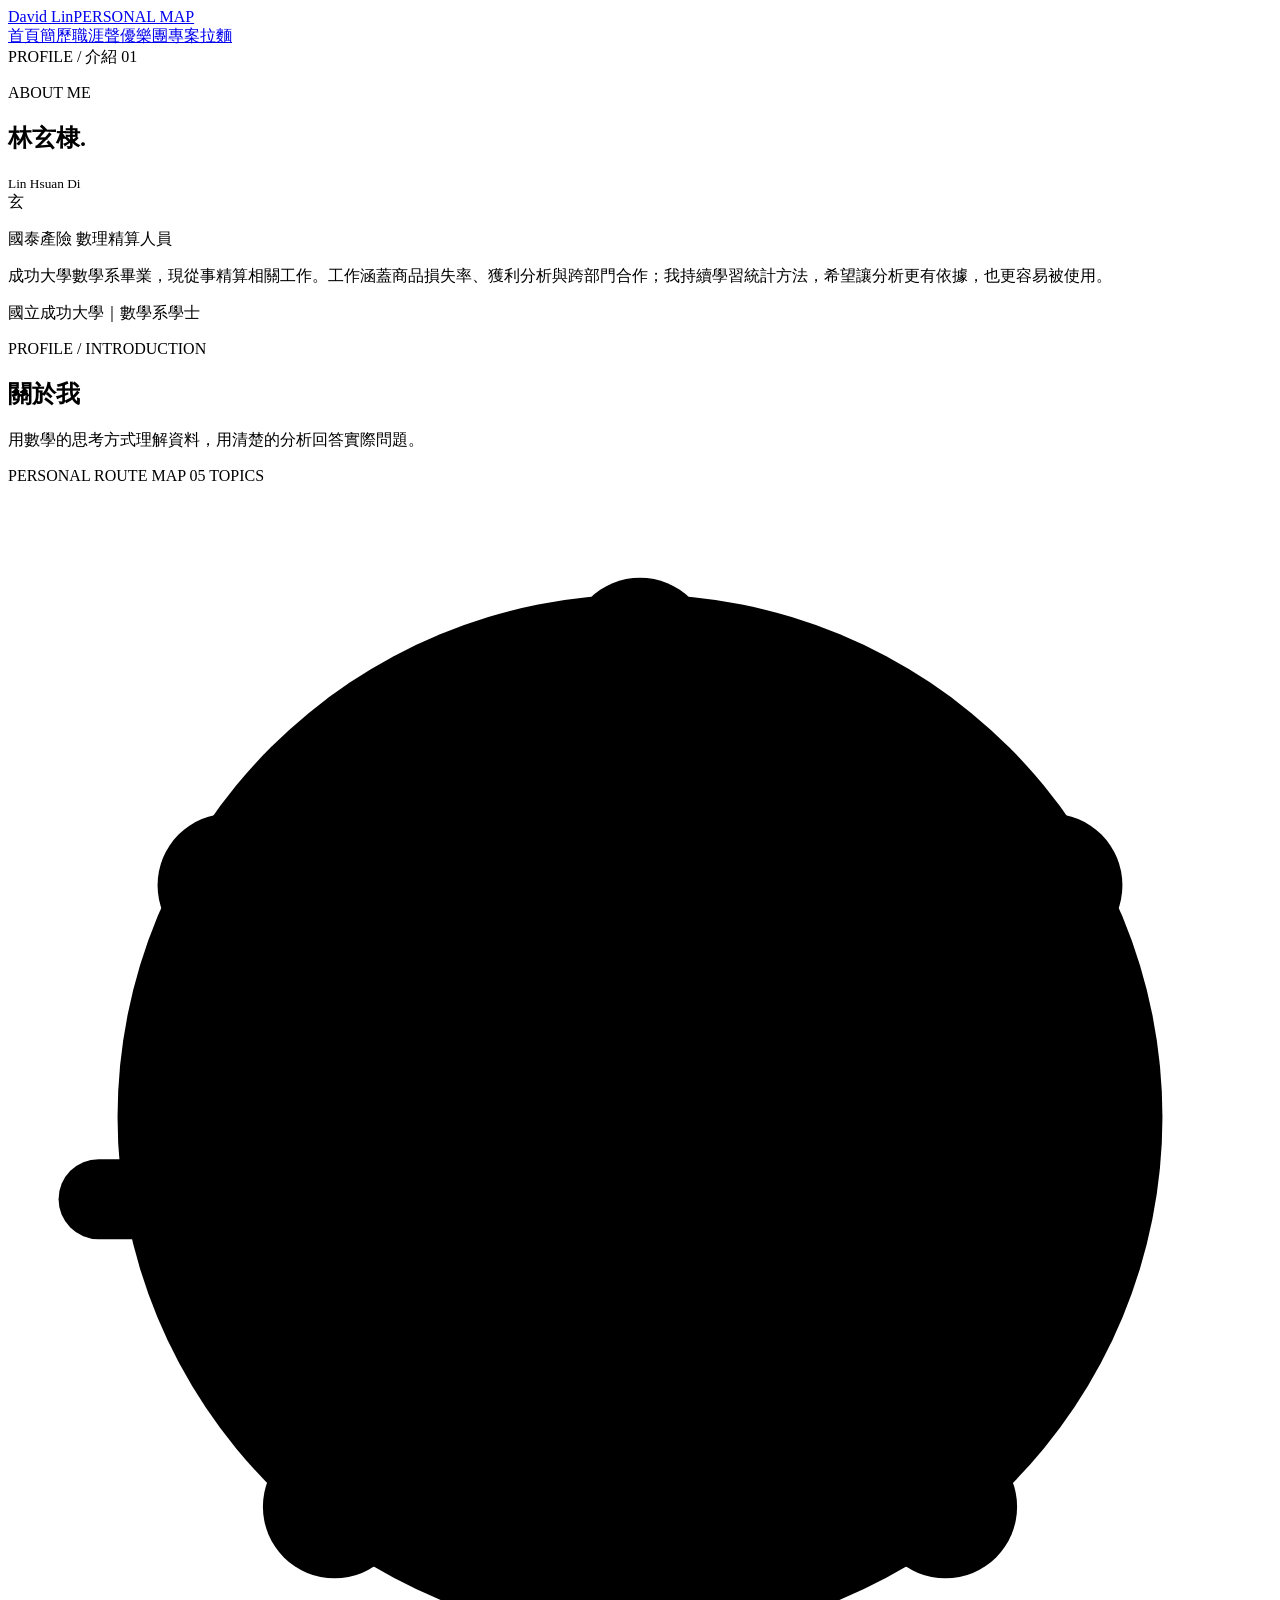
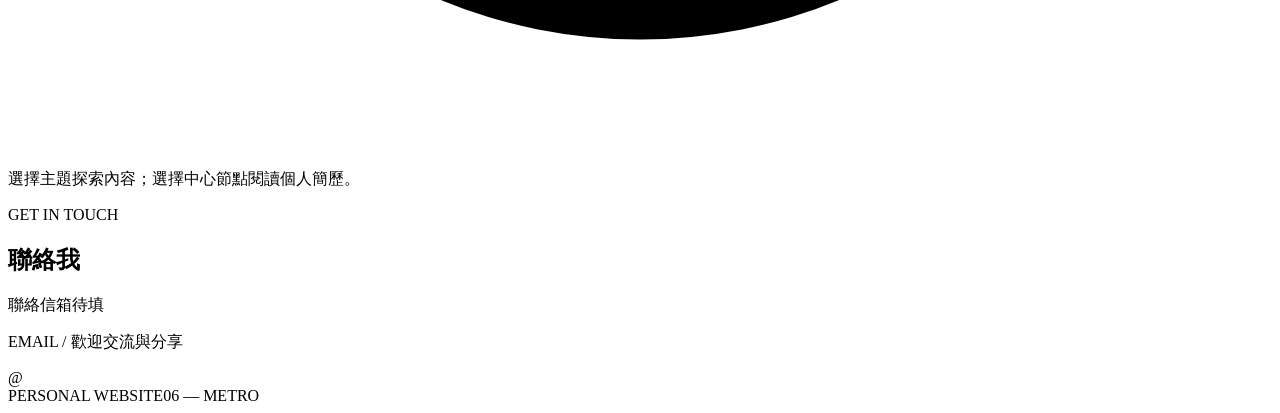
==== index.html @ 8f7769d0 "Add resume link to site navigation" ====
<!doctype html>
<html lang="zh-Hant">
<head>
  <meta charset="utf-8">
  <meta name="viewport" content="width=device-width,initial-scale=1">
  <title>Personal Route Map</title>
  <link rel="stylesheet" href="style.css?v=route-map-4">
</head>
<body class="home-page">
  <div class="page">
    <header>
      <a class="brand" href="index.html?v=route-map-20261003">David Lin<span>PERSONAL MAP</span></a>
      <nav aria-label="主要導覽">
        <a href="index.html?v=route-map-20261003" aria-current="page">首頁</a><a href="resume.html?v=route-map-20261003">簡歷</a><a href="career.html?v=route-map-20261003">職涯</a><a href="voice.html?v=route-map-20261003">聲優</a><a href="bands.html?v=route-map-20261003">樂團</a><a href="projects.html?v=route-map-20261003">專案</a><a href="ramen.html?v=route-map-20261003">拉麵</a>
      </nav>
    </header>
    <main class="home-main">
      <section id="profile" aria-labelledby="profile-name">
        <div class="section-label">PROFILE / 介紹 <span>01</span></div>
        <div class="identity">
          <p class="mono">ABOUT ME</p>
          <div class="name"><div class="name-text"><h1 id="profile-name">林玄棣.</h1><small class="romanization">Lin Hsuan Di</small></div><span class="avatar" aria-hidden="true">玄</span></div>
          <p class="subtitle">國泰產險 數理精算人員</p>
          <p class="bio">成功大學數學系畢業，現從事精算相關工作。工作涵蓋商品損失率、獲利分析與跨部門合作；我持續學習統計方法，希望讓分析更有依據，也更容易被使用。</p>
          <p class="credentials">國立成功大學｜數學系學士</p>
        </div>
        <article id="topic" aria-live="polite" aria-atomic="true">
          <p class="mono" id="category">PROFILE / INTRODUCTION</p>
          <h2 id="title">關於我</h2>
          <p id="description">用數學的思考方式理解資料，用清楚的分析回答實際問題。</p>
          <div id="topic-content"></div>
        </article>
      </section>
      <section id="map" aria-labelledby="map-heading">
        <div class="section-label" id="map-heading">PERSONAL ROUTE MAP <span>05 TOPICS</span></div>
        <svg class="route-map" viewBox="0 0 600 600" role="group" aria-labelledby="map-title map-description">
          <title id="map-title">個人興趣路線圖</title>
          <desc id="map-description">以簡歷為中心，連結聲優、樂團、專案、拉麵與職涯五個主題。</desc>
          <circle class="route-outline" cx="300" cy="300" r="248"/>
          <g class="route-lines" fill="none" aria-hidden="true"><path class="route route-voice" d="M300 224V112"/><path class="route route-band" d="M234 263H218Q194 263 180 247L135 207"/><path class="route route-project" d="M366 263H382Q406 263 420 247L465 207"/><path class="route route-ramen" d="M245 355 C222 375 198 397 184 420 V438 Q184 449 176 457"/><path class="route route-career" d="M355 355 C378 375 402 397 416 420 V438 Q416 449 424 457"/></g>
          <g class="station-markers" aria-hidden="true"><circle class="station station-voice" cx="300" cy="218" r="5"/><circle class="station station-band" cx="218" cy="263" r="5"/><circle class="station station-project" cx="382" cy="263" r="5"/><circle class="station station-ramen" cx="184" cy="420" r="5"/><circle class="station station-career" cx="416" cy="420" r="5"/></g>
          <a class="route-node node-voice" href="voice.html?v=route-map-20261003" data-topic="voice" aria-label="聲優：前往聲優內容"><circle class="node-ring" cx="300" cy="78" r="34"/><text x="300" y="84" text-anchor="middle">聲優</text></a>
          <g class="band-branch" id="band-branch" role="group" aria-label="樂團與樂團子主題">
            <a class="route-node node-band" href="bands.html?v=route-map-20261003" data-topic="bands" aria-label="樂團：前往樂團內容" aria-expanded="false" aria-controls="band-subitems"><circle class="node-ring" cx="105" cy="190" r="34"/><text x="105" y="196" text-anchor="middle">樂團</text></a>
            <g class="band-subitems" id="band-subitems" role="group" aria-label="樂團子主題" aria-hidden="true" inert><a class="band-subitem" href="bands.html?v=route-map-20261003#roselia" tabindex="-1" aria-label="Roselia 專區"><rect x="24" y="320" width="110" height="38" rx="19"/><text x="79" y="344" text-anchor="middle">Roselia</text></a><a class="band-subitem" href="bands.html?v=route-map-20261003#ras" tabindex="-1" aria-label="RAS 專區"><rect x="140" y="320" width="72" height="38" rx="19"/><text x="176" y="344" text-anchor="middle">RAS</text></a></g>
          </g>
          <a class="route-node node-project" href="projects.html?v=route-map-20261003" data-topic="projects" aria-label="專案：前往專案內容"><circle class="node-ring" cx="495" cy="190" r="34"/><text x="495" y="196" text-anchor="middle">專案</text></a>
          <a class="route-node node-ramen" href="ramen.html?v=route-map-20261003" data-topic="ramen" aria-label="拉麵：前往拉麵內容"><circle class="node-ring" cx="155" cy="485" r="34"/><text x="155" y="491" text-anchor="middle">拉麵</text></a>
          <a class="route-node node-career" href="career.html?v=route-map-20261003" data-topic="career" aria-label="職涯：前往職涯內容"><circle class="node-ring" cx="445" cy="485" r="34"/><text x="445" y="491" text-anchor="middle">職涯</text></a>
          <a class="resume-node" href="resume.html?v=route-map-20261003" data-topic="resume" aria-label="查看個人簡歷"><circle cx="300" cy="300" r="76"/><text class="resume-name" x="300" y="307" text-anchor="middle">簡歷</text></a>
        </svg>
        <p class="map-hint">選擇主題探索內容；選擇中心節點閱讀個人簡歷。</p>
      </section>
    </main>
    <section id="contact"><div><p class="mono">GET IN TOUCH</p><h2>聯絡我</h2></div><div><p class="contact-title">聯絡信箱待填</p><p class="mono">EMAIL / 歡迎交流與分享</p></div><span class="at">@</span></section>
    <footer><span>PERSONAL WEBSITE</span><span>06 — METRO</span></footer>
  </div>
  <script src="content.js?v=profile-2"></script><script src="script.js?v=route-map-4"></script><script src="pages.js?v=motion-2"></script><script src="bands-player.js?v=music-4" defer></script><script src="navigation.js?v=3" defer></script>
</body>
</html>
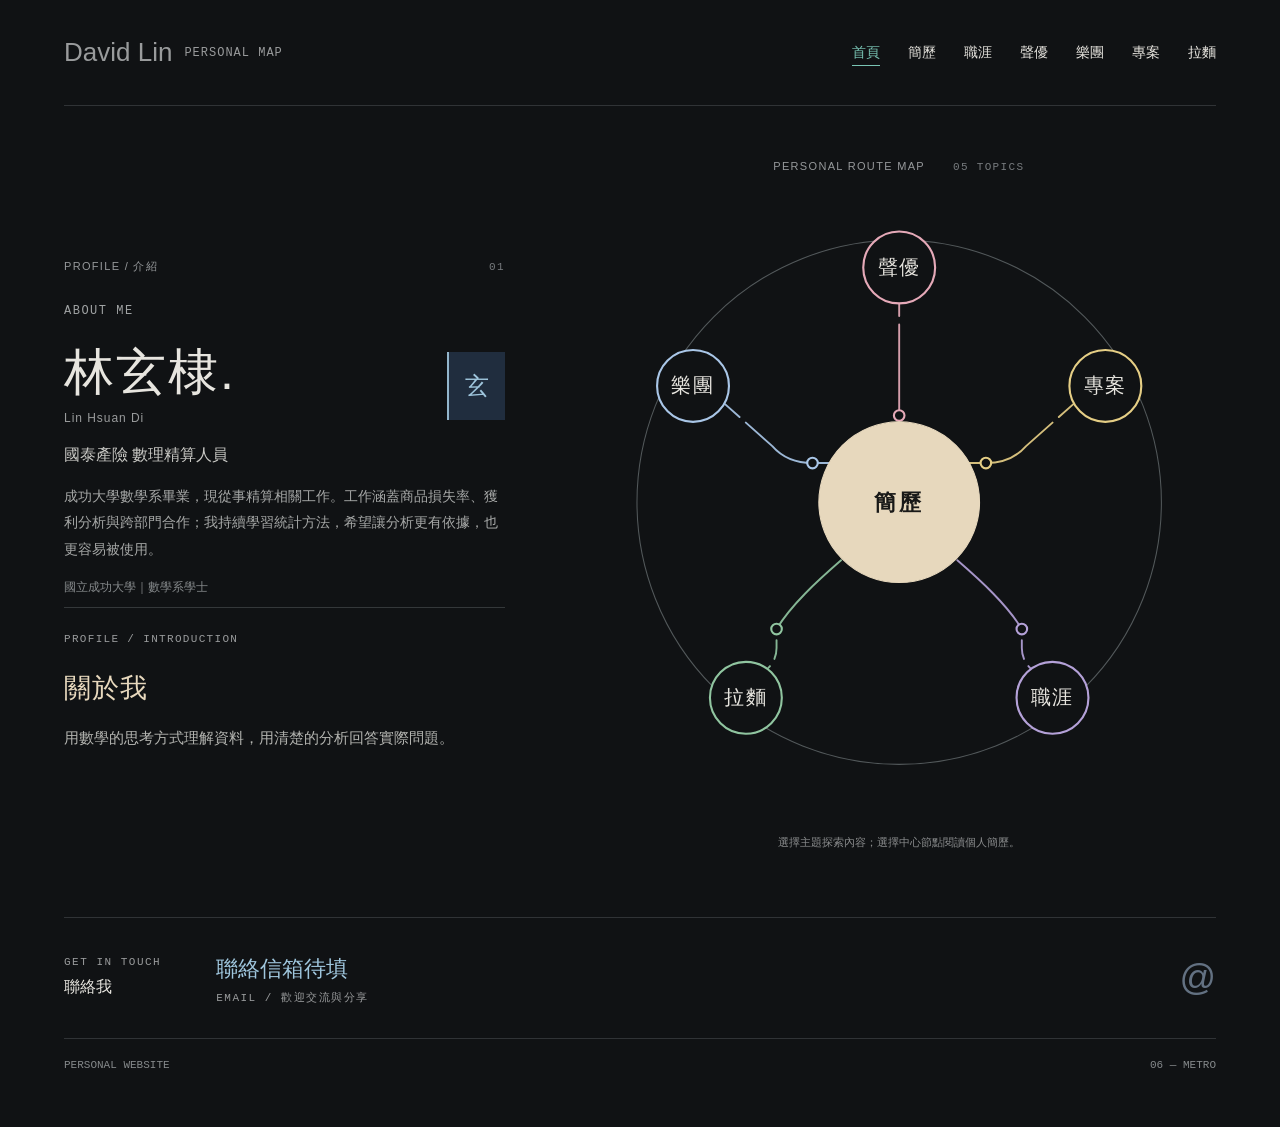
==== commit cef8cb84: "Consolidate main site stylesheets" ====
--- a/index.html
+++ b/index.html
@@ -4,7 +4,7 @@
   <meta charset="utf-8">
   <meta name="viewport" content="width=device-width,initial-scale=1">
   <title>Personal Route Map</title>
-  <link rel="stylesheet" href="style.css?v=route-map-4">
+  <link rel="stylesheet" href="style.css?v=consolidated-1">
 </head>
 <body class="home-page">
   <div class="page">
--- a/style.css
+++ b/style.css
@@ -0,0 +1,1204 @@
+:root{color-scheme:dark;--bg:#111822;--text:#d8e4e9;--muted:#94a7ba;--data:#79c4b4;--language:#a0afe5;--life:#ce9cbd;--border:#28313d}*{box-sizing:border-box}html{scroll-behavior:smooth;scroll-padding-top:28px}body{margin:0;background-color:var(--bg);background-image:linear-gradient(#8297b005 1px,transparent 1px),linear-gradient(90deg,#8297b005 1px,transparent 1px);background-size:32px 32px;color:var(--text);font-family:'Microsoft JhengHei',sans-serif;font-size:16px;line-height:1.9}.page{max-width:1400px;padding:0 5vw;margin:auto}a{color:inherit;text-decoration:none}header{display:flex;align-items:center;justify-content:space-between;border-bottom:1px solid var(--border);padding:28px 0;gap:24px}.brand{color:var(--muted);display:flex;align-items:center;gap:12px;font-size:26px}.brand span{font:12px monospace;letter-spacing:1px}nav{display:flex;gap:28px;font-size:14px}nav a:hover{color:var(--data)}main{display:grid;grid-template-columns:30% 1fr;gap:6%;padding:34px 0 45px}.section-label{display:flex;justify-content:space-between;gap:12px;font-size:12px;color:var(--muted)}.section-label span{font:11px monospace;align-self:center}.identity{padding-top:55px}.mono{font:12px/1.7 monospace;letter-spacing:1.5px;color:var(--muted);margin:0 0 12px}.name{display:flex;align-items:center;justify-content:space-between;gap:15px}h1{font-weight:400;font-size:clamp(30px,3vw,46px);line-height:1.4;margin:0;white-space:nowrap}.avatar{display:grid;place-items:center;background:#202d3e;border-left:2px solid #93b6cc;color:#9fc6dd;width:70px;height:90px;font-size:30px;flex-shrink:0}.subtitle{font-size:14px;color:#9fc6dd;margin:8px 0 24px}.bio{font-size:16px;line-height:2}.credentials{font-size:12px;color:var(--muted);margin-top:26px}article{border-left:2px solid var(--data);padding:18px 0 18px 18px;margin-top:32px}h2{font-size:22px;font-weight:400;margin:0;color:var(--data)}article>p:last-child{font-size:14px;color:var(--muted);margin-bottom:0}svg{display:block;width:100%;margin:58px 0 24px;overflow:visible}.tracks path{fill:none;stroke-width:4;stroke-linecap:round;stroke-linejoin:round}.data{--route:var(--data)}.language{--route:var(--language)}.life{--route:var(--life)}.tracks path{stroke:var(--route)}.interchanges circle{fill:var(--bg);stroke:var(--muted);stroke-width:2}.start{fill:#202b37;stroke:var(--muted);stroke-width:2}svg text{fill:var(--muted);font:16px 'Microsoft JhengHei',sans-serif}.start-letter{fill:var(--text)}svg .caption{font:10px monospace;letter-spacing:1.5px}.stop circle{fill:var(--bg);stroke:var(--route);stroke-width:4}.stop text{fill:var(--route)}.stop:hover circle,.stop:focus circle{fill:var(--route)}.legend{display:flex;justify-content:center;gap:18px;flex-wrap:wrap}.legend button{background:none;border:0;color:var(--muted);font:12px 'Microsoft JhengHei',sans-serif;cursor:pointer;padding:10px 0}.legend button:before{content:'';display:inline-block;width:6px;height:6px;background:var(--data);margin-right:8px}.legend button:nth-child(2):before{background:var(--language)}.legend button:nth-child(3):before{background:var(--life)}.legend button[aria-pressed=true]{color:var(--text)}.hint{font-size:12px;color:var(--muted);text-align:center}.stop:focus-visible,button:focus-visible,a:focus-visible{outline:2px solid var(--text);outline-offset:5px}#contact{display:flex;align-items:center;gap:55px;border-block:1px solid var(--border);padding:26px 0}#contact h2{font-size:16px;color:var(--text)}#contact .mono{margin:0;font-size:11px}.contact-title{margin:0;color:#9fc6dd;font-size:22px}.at{margin-left:auto;font-size:36px;color:#637182}footer{display:flex;justify-content:space-between;padding:20px 0 55px;color:var(--muted);font:11px monospace}@media(min-width:1100px){main{min-height:650px}}@media(max-width:760px){header{flex-wrap:wrap;padding:20px 0}nav{gap:24px}.page{padding:0 6vw}main{grid-template-columns:1fr;gap:45px}.identity{padding-top:30px}h1{font-size:40px}.avatar{width:65px;height:80px}svg{margin-top:28px}.legend{gap:12px}.legend button{font-size:11px}#contact{gap:24px}.contact-title{font-size:18px}.at{font-size:26px}}@media(prefers-reduced-motion:reduce){html{scroll-behavior:auto}}
+:root{--ramen:#dab67d}.ramen{--route:var(--ramen)}.legend button:nth-child(4):before{background:var(--ramen)}.topic-entry{padding:14px 0;border-top:1px solid var(--border);margin-top:16px}.topic-entry h3{font-size:16px;font-weight:500;margin:0}.topic-entry p{font-size:14px;color:var(--muted);margin:6px 0 0}#topic-content:empty{display:none}.legend{gap:12px}#topic{scroll-margin-top:25px}.topic-cover{width:100%;height:auto;display:block;margin-top:20px;border-radius:4px}
+.voice-page figure{margin:0}.voice-page h1{white-space:normal}.voice-jumps{display:flex;flex-wrap:wrap;gap:24px;margin:28px 0 50px;color:var(--language);font-size:14px}.voice-page .roman-name{font:24px/1.5 monospace;color:var(--language);margin:12px 0}.profile-facts{margin:28px 0}.profile-facts dt{font-size:12px;color:var(--muted);margin-top:14px}.profile-facts dd{margin:0}.voice-page figcaption,.voice-page .source-note{font-size:12px;color:var(--muted);line-height:1.8;margin-top:12px}.source-note a,figcaption a{text-decoration:underline;text-underline-offset:3px}.role-list{padding-left:28px}.role-list li{padding:16px 0 12px 12px;border-bottom:1px solid var(--border)}.role-list li::marker{color:var(--language);font-family:monospace}.role-list span{font-size:19px}.role-list small{font-size:12px;color:var(--muted)}.role-list p{margin:4px 0;font-size:14px}.band-section{padding-top:50px;margin-top:32px;background:radial-gradient(ellipse at top left,#a0afe50c,transparent 65%)}.band-section h3{font-size:32px;font-weight:400;line-height:1.4;color:var(--language);margin:10px 0 20px}.band-photos{display:grid;grid-template-columns:1fr 1fr;gap:24px;margin:32px 0}.band-photos img{display:block;width:100%;aspect-ratio:3/2;object-fit:contain;background:#19212e;border:1px solid var(--border);border-radius:4px}.member-wrap{overflow-x:auto}.member-table{width:100%;border-collapse:collapse;text-align:left;font-size:14px}.member-table caption{text-align:left;color:var(--muted);font-size:12px;padding:12px 0}.member-table th,.member-table td{padding:12px;border-bottom:1px solid var(--border)}.member-table th{color:var(--language);font-weight:400}#ras h3{color:var(--data)}[data-reveal]{transition:opacity .8s ease,transform .8s ease}.reveal-pending{opacity:0;transform:translateY(24px)}[data-reveal]:focus-within{opacity:1;transform:none}@media(max-width:760px){.band-photos{grid-template-columns:1fr}.band-section h3{font-size:26px}.member-table th,.member-table td{padding:10px 6px}.voice-jumps{gap:18px}.voice-page .voice-cover{max-width:none}}@media(prefers-reduced-motion:reduce){[data-reveal],.reveal-pending{opacity:1;transform:none;transition:none}}
+.detail-main{display:block;min-height:65vh;padding:60px 0 80px;max-width:960px;margin:auto}.detail-main>h1{margin:12px 0 38px}.detail-section{padding:30px 0;border-top:1px solid var(--border);margin-top:28px}.detail-section p,.detail-lead{color:var(--muted);max-width:720px}.voice-feature{display:grid;grid-template-columns:1fr 1fr;gap:40px;align-items:start}.voice-cover{display:block;width:100%;height:auto;border-radius:4px}.band-list{display:flex;gap:36px;flex-wrap:wrap}.band-list h3{font-weight:400;color:var(--life)}.detail-link{display:inline-block;margin:20px 24px 0 0;text-decoration:underline;text-underline-offset:6px}nav a[aria-current=page]{color:var(--data);border-bottom:1px solid var(--data)}.legend a{font-size:12px;padding:10px 0;color:var(--muted)}.legend a:hover{color:var(--text)}@media(max-width:760px){nav{flex-wrap:wrap;gap:20px}.voice-feature{grid-template-columns:1fr;gap:22px}.voice-cover{max-width:460px}.detail-main{padding:36px 0 50px}}
+.stop.is-previewed circle{fill:var(--route)}.legend a.is-previewed{color:var(--text);text-decoration:underline;text-underline-offset:6px}#topic{min-height:180px}#topic h2,#topic{transition:color .15s,border-color .15s}@media(prefers-reduced-motion:reduce){#topic h2,#topic{transition:none}}
+
+/* Character cards and dedicated band page */
+.role-cards{display:grid;grid-template-columns:repeat(2,minmax(0,1fr));gap:22px;margin-top:28px}.role-card{display:grid;grid-template-columns:minmax(110px,34%) 1fr;gap:18px;align-items:start;border:1px solid var(--border);background:#17212c;padding:14px;border-radius:4px}.role-card--paired{grid-column:1 / -1;grid-template-columns:minmax(280px,42%) minmax(0,1fr)}.role-card h3{font-size:18px;font-weight:400;margin:2px 0 8px;color:var(--language)}.role-card h3 small{display:block;font-size:13px;color:var(--muted)}.role-card p{font-size:13px;margin:4px 0;color:var(--muted)}.role-card .source-note{font-size:11px}.role-image-link{display:block}.role-card img{display:block;width:100%;height:190px;object-fit:contain;background:#111822;border-radius:3px}.bands-page .band-section{scroll-margin-top:24px}.bands-page .band-section>div:first-child h2{font-size:32px}.video-block{margin-top:32px;padding-top:22px;border-top:1px solid var(--border)}.video-block h3{font-weight:400;color:var(--language);font-size:23px;margin:0}.video-credit{color:var(--muted);font-size:13px;margin:4px 0 16px}.video-frame{position:relative;aspect-ratio:16/9;width:100%;max-width:900px;background:#090d12;border:1px solid var(--border)}.video-frame iframe{position:absolute;inset:0;width:100%;height:100%;border:0}.cross-links{margin-top:46px}.band-photos figcaption{padding-top:8px}
+@media(max-width:900px){.role-cards{grid-template-columns:1fr}.role-card img{height:210px}}
+@media(max-width:500px){.role-card{grid-template-columns:95px minmax(0,1fr);gap:12px;padding:10px}.role-card img{height:150px}.role-card h3{font-size:16px}.role-card p{font-size:12px}.video-block h3{font-size:20px}}
+.bands-page .band-notes{max-width:900px;margin:28px 0;padding:4px 20px 18px;border-left:2px solid var(--border);color:var(--muted)}.bands-page .band-notes h3{font-size:18px;line-height:1.6;margin:14px 0 4px;color:var(--language)}.bands-page #ras .band-notes h3{color:var(--data)}.band-notes p{margin:4px 0 10px;font-size:14px}.band-notes .source-note{font-size:12px}.band-notes ul{display:grid;grid-template-columns:repeat(auto-fit,minmax(190px,1fr));gap:4px 24px;margin:8px 0 16px;padding-left:22px;font-size:14px}.band-notes li::marker{color:var(--data)}.band-notes a{text-decoration:underline;text-underline-offset:3px}.band-notes a:hover{color:var(--text)}
+
+.bands-page .song-entry{padding:10px 14px;margin:10px 0;border-left:1px solid var(--border);background:#17212c}.bands-page .song-entry h4{font-size:15px;font-weight:500;line-height:1.6;margin:0;color:var(--text)}.bands-page .song-entry p{margin:4px 0 0}.bands-page #ras .song-entry{border-left-color:#355149}
+
+
+/* Fixed compact YouTube player on the bands page */
+.bands-player{position:fixed;z-index:20;top:112px;right:16px;width:min(360px,calc(100vw - 32px));display:grid;grid-template-columns:112px minmax(0,1fr);gap:12px;padding:10px;background:#17212cf2;border:1px solid var(--border);border-radius:6px;box-shadow:0 8px 28px #0008;backdrop-filter:blur(10px)}.bands-player__screen{position:relative;align-self:center;aspect-ratio:16/9;background:#090d12;overflow:hidden}.bands-player__screen iframe{position:absolute;inset:0;width:100%;height:100%;border:0}.bands-player__content{min-width:0;display:grid;grid-template-columns:minmax(0,1fr) auto;align-content:center;column-gap:8px;line-height:1.35}.bands-player__eyebrow{grid-column:1/-1;margin:0 0 3px;color:var(--muted);font:9px/1.2 monospace;letter-spacing:1.2px}.bands-player__title{overflow:hidden;text-overflow:ellipsis;white-space:nowrap;font-size:12px;color:var(--text)}.bands-player__controls{display:flex;align-items:center;gap:3px}.bands-player__controls button{min-width:27px;height:28px;padding:2px 5px;border:1px solid var(--border);border-radius:3px;background:#111822;color:var(--text);font:12px monospace;cursor:pointer}.bands-player__controls button:hover{border-color:var(--data);color:var(--data)}.bands-player__fallbacks{grid-column:1/-1;display:flex;flex-wrap:wrap;gap:2px 10px;margin-top:4px}.bands-player__fallback{color:var(--muted);font-size:10px;text-decoration:underline;text-underline-offset:2px}.bands-player__fallback:hover{color:var(--text)}@media(max-width:600px){.bands-page{padding-bottom:120px}.bands-player{top:auto;right:8px;bottom:8px;left:8px;width:auto;grid-template-columns:96px minmax(0,1fr);padding:8px;gap:10px}.bands-player__controls button{min-width:32px;height:32px}.bands-player__title{font-size:12px}}
+
+.bands-player__source-label{align-self:center;color:var(--muted);font:10px monospace}.bands-player__source{min-width:0;max-width:150px;padding:3px 20px 3px 6px;border:1px solid var(--border);border-radius:3px;background:#111822;color:var(--text);font:11px 'Microsoft JhengHei',sans-serif}.bands-player__title{grid-column:1}.bands-player__controls{grid-column:2;grid-row:3}@media(max-width:600px){.bands-player__source{max-width:138px}}
+/* Bands-only photo backdrop and volume control */
+.bands-backdrop{position:fixed;inset:0;z-index:0;pointer-events:none;opacity:0;transition:opacity .7s ease}.bands-backdrop.is-visible{opacity:1}.bands-backdrop:after{content:"";position:absolute;inset:0;background:linear-gradient(90deg,#111822d9,#111822ab 55%,#111822d9),linear-gradient(#11182270,#111822aa)}.bands-backdrop__image{position:absolute;inset:0;background-position:center 35%;background-size:cover;opacity:0;transition:opacity .8s ease}.bands-backdrop__image.is-active{opacity:.09}body[data-page="bands"]>.page{position:relative;z-index:1}.bands-page{position:relative;z-index:1}.bands-player{position:fixed;z-index:20}.bands-player__youtube{position:fixed!important;left:-10000px!important;top:0!important;width:200px!important;height:200px!important;overflow:hidden!important;opacity:.001!important;pointer-events:none!important;clip-path:inset(50%)}.bands-player__youtube iframe{display:block;width:200px;height:200px;border:0}.bands-player__time{grid-column:1/-1;color:var(--muted);font:10px/1.2 monospace;font-variant-numeric:tabular-nums;white-space:nowrap}.bands-player__volume{grid-column:1/-1;display:grid;grid-template-columns:auto minmax(60px,1fr);align-items:center;gap:10px;font-size:10px;color:var(--muted)}.bands-player__volume label{white-space:nowrap}.bands-player__volume input{width:100%;min-width:0;accent-color:var(--data)}@media(max-width:600px){.bands-player__volume{gap:7px}.bands-player__volume label{font-size:10px}.bands-player__time{font-size:9px}}@media(prefers-reduced-motion:reduce){.bands-backdrop,.bands-backdrop__image{transition:none}}
+
+/* Paired role photos */
+.role-media-pair{display:grid;grid-template-columns:repeat(2,minmax(0,1fr));gap:6px;min-width:0}.role-media-pair .role-image-link{min-width:0}.role-card .role-media-pair img{height:190px;max-width:100%;object-fit:contain}.role-media-credit{grid-column:1/-1;color:var(--muted);font-size:10px;line-height:1.4;text-decoration:underline;text-underline-offset:2px;overflow-wrap:anywhere}
+@media(max-width:900px){.role-card .role-media-pair img{height:210px}}
+@media(max-width:500px){.role-card--paired{grid-template-columns:minmax(0,1fr)}.role-card .role-media-pair img{height:180px}}
+
+/* Accessible ramen location map and static address fallback */
+.ramen-page{max-width:1180px}.ramen-page>h1{white-space:normal}.ramen-page .detail-lead{max-width:850px}.ramen-section{margin-top:40px}.ramen-map-heading{display:flex;align-items:end;justify-content:space-between;gap:20px;margin-bottom:18px}.ramen-map-heading h2{font-size:23px}.ramen-map-heading .mono{margin-bottom:3px}.ramen-map-status,.ramen-map-credit{font-size:12px;line-height:1.7;color:var(--muted)}.ramen-map-status{margin:0}.ramen-map-layout{display:grid;grid-template-columns:minmax(0,1.15fr) minmax(300px,.85fr);align-items:start;gap:20px}.ramen-map-frame{min-width:0;border:1px solid var(--border);border-radius:4px;overflow:hidden;background:#19212e}.ramen-map{position:relative;width:100%;height:460px;overflow:hidden;background:#202d3a;touch-action:none;cursor:grab;isolation:isolate}.ramen-map.is-dragging{cursor:grabbing}.ramen-map__tiles{position:absolute;inset:0;overflow:hidden;background:linear-gradient(135deg,#263442,#202b38 55%,#29362f)}.ramen-map__tile{position:absolute;width:256px;height:256px;max-width:none;user-select:none}.ramen-map__markers{position:absolute;inset:0;width:100%;height:100%;overflow:visible}.ramen-map__marker{cursor:pointer;outline:none}.ramen-map__marker circle:not(.ramen-map__hit){fill:var(--ramen);stroke:#17212c;stroke-width:2}.ramen-map__marker text{fill:#111822;font:600 10px monospace;pointer-events:none}.ramen-map__marker.is-selected circle:not(.ramen-map__hit),.ramen-map__marker:hover circle:not(.ramen-map__hit),.ramen-map__marker:focus circle:not(.ramen-map__hit){fill:var(--data);stroke:#f3f6f7;stroke-width:3}.ramen-map__marker .ramen-map__hit{fill:transparent;stroke:transparent}.ramen-map__marker:focus-visible{outline:2px solid var(--text)}.ramen-map__controls{position:absolute;z-index:2;top:10px;right:10px;display:grid;gap:5px}.ramen-map__controls button{min-width:38px;min-height:36px;padding:5px 8px;border:1px solid #28313dcc;border-radius:3px;background:#111822eF;color:var(--text);font:16px/1 'Microsoft JhengHei',sans-serif;cursor:pointer}.ramen-map__controls button:last-child{font-size:11px}.ramen-map__controls button:hover{border-color:var(--data);color:var(--data)}.ramen-map__attribution{position:absolute;z-index:2;bottom:0;left:0;margin:0;padding:2px 7px;background:#111822db;color:var(--muted);font:10px/1.5 monospace}.ramen-map__attribution a{text-decoration:underline}.ramen-locations{display:grid;grid-template-columns:1fr;gap:8px;max-height:460px;overflow:auto;margin:0;padding:0 5px 0 0;list-style:none;scrollbar-color:var(--border) transparent}.ramen-location{position:relative;min-width:0;padding:10px 88px 10px 12px;border:1px solid var(--border);border-radius:3px;background:#17212c}.ramen-location.is-selected{border-color:var(--data);background:#1a2b32}.ramen-location__select{display:block;width:100%;min-width:0;padding:0;border:0;background:none;text-align:left;color:inherit;cursor:pointer;font-family:inherit}.ramen-location__name{display:block;color:var(--text);font-size:14px;line-height:1.5}.ramen-location__name small{font-size:11px;color:var(--muted)}.ramen-location__address{display:block;margin-top:3px;color:var(--muted);font-size:12px;line-height:1.5;overflow-wrap:anywhere}.ramen-location__directions{position:absolute;right:10px;top:10px;color:var(--data);font-size:11px;text-decoration:underline;text-underline-offset:3px;white-space:nowrap}.ramen-location__note{margin:5px 0 0;color:#c2ab88;font-size:11px;line-height:1.55}.ramen-map-credit{margin:10px 0 0}.ramen-map-credit a{text-decoration:underline}@media(max-width:760px){.ramen-map-heading{display:block}.ramen-map-heading .ramen-map-status{margin-top:4px}.ramen-map-layout{grid-template-columns:minmax(0,1fr)}.ramen-map{height:360px}.ramen-locations{max-height:none;overflow:visible;grid-template-columns:repeat(2,minmax(0,1fr))}.ramen-location{padding-right:10px;padding-bottom:32px}.ramen-location__directions{top:auto;right:10px;bottom:8px}.ramen-section{margin-top:28px}}@media(max-width:380px){.ramen-map{height:330px}.ramen-locations{grid-template-columns:1fr}.ramen-map__controls button{min-width:34px;min-height:34px}.ramen-location{padding:9px 10px 32px}.ramen-map-credit{font-size:11px}}@media(prefers-reduced-motion:reduce){.ramen-map{scroll-behavior:auto}}
+.music-dock{--rose:#bd355e;position:fixed;z-index:40;right:20px;bottom:20px;width:min(510px,calc(100vw - 40px));min-height:112px;padding:12px 14px;display:grid;grid-template-columns:78px minmax(0,1fr);grid-template-rows:auto 1fr;gap:5px 14px;color:#f3edf0;background:linear-gradient(145deg,#151216f5,#09090bf7);border:1px solid #44323a;border-radius:12px;box-shadow:0 12px 40px #0009;backdrop-filter:blur(14px);font:13px/1.35 'Microsoft JhengHei',sans-serif}.music-dock__yt{position:fixed!important;left:-10000px!important;top:0!important;width:200px!important;height:200px!important;overflow:hidden!important;opacity:.001!important;pointer-events:none!important;clip-path:inset(50%)}.music-dock__yt iframe{width:200px;height:200px;border:0}.music-dock__record{grid-column:1;grid-row:1/3;align-self:center;width:74px;height:74px;border-radius:50%;display:grid;place-items:center;background:repeating-radial-gradient(circle,#111 0 3px,#252126 4px 5px,#111 6px 7px);box-shadow:0 2px 10px #000b}.music-dock__record span{width:20px;height:20px;border:5px solid #a62e51;border-radius:50%;background:#e7d9df}.music-dock.is-playing .music-dock__record{animation:vinyl-spin 3s linear infinite}@keyframes vinyl-spin{to{transform:rotate(360deg)}}.music-dock__main{grid-column:2;grid-row:2;min-width:0;display:grid;grid-template-columns:auto minmax(0,1fr);column-gap:8px;row-gap:5px;align-content:center}.music-dock__queue-label{font-size:10px;color:#b5a9b0;align-self:center}.music-dock select{min-width:0;width:max-content;max-width:160px;padding:3px 20px 3px 6px;color:#f3edf0;background:#211b20;border:1px solid #49343e;border-radius:4px}.music-dock__title{grid-column:1/-1;overflow:hidden;text-overflow:ellipsis;white-space:nowrap;font-size:13px;font-weight:600}.music-dock__timeline{grid-column:1/-1;display:grid;grid-template-columns:auto minmax(30px,1fr);align-items:center;gap:8px;color:#b5a9b0;font:10px monospace;font-variant-numeric:tabular-nums}.music-dock input[type=range]{width:100%;min-width:0;height:16px;accent-color:var(--rose);cursor:pointer}.music-dock__controls{grid-column:1/-1;display:flex;justify-content:center;gap:8px}.music-dock button{min-width:30px;height:28px;padding:3px 8px;color:#f3edf0;background:#211b20;border:1px solid #49343e;border-radius:5px;cursor:pointer}.music-dock button:hover{border-color:var(--rose);color:#f080a1}.music-dock__controls button:nth-child(2){min-width:38px;background:#5a2033;border-color:#8b2c4a}.music-dock__volume{grid-column:2;grid-row:1;justify-self:end;align-self:start;display:flex;align-items:center;gap:5px}.music-dock__volume button{height:24px;min-width:29px;padding:2px;font-size:12px}.music-dock__volume input{width:76px}.music-dock__status{grid-column:1/-1;min-height:0;margin:0;color:#ff9ab3;font-size:10px}.music-dock__status:empty{display:none}body.has-music-dock{padding-bottom:145px}.music-dock button:focus-visible,.music-dock input:focus-visible,.music-dock select:focus-visible{outline:2px solid #f080a1;outline-offset:2px}@media(max-width:600px){.music-dock{right:0;bottom:0;left:0;width:100%;min-height:102px;padding:11px 12px calc(11px + env(safe-area-inset-bottom));grid-template-columns:62px minmax(0,1fr);gap:5px 10px;border-radius:12px 12px 0 0}.music-dock__record{width:60px;height:60px}.music-dock__record span{width:17px;height:17px;border-width:4px}.music-dock__volume input{width:66px}.music-dock__main{padding-top:0;row-gap:3px}.music-dock__title{font-size:12px}.music-dock__timeline{font-size:9px}.music-dock__controls{gap:6px}.music-dock button{height:27px}.music-dock__status{font-size:9px}body.has-music-dock{padding-bottom:calc(155px + env(safe-area-inset-bottom))}}@media(prefers-reduced-motion:reduce){.music-dock.is-playing .music-dock__record{animation:none}}
+@media(max-width:380px){#contact{flex-wrap:wrap;gap:12px}#contact>div{min-width:0;max-width:100%}#contact>div:nth-child(2){flex:1 1 160px}#contact .contact-title{overflow-wrap:anywhere}#contact .mono{overflow-wrap:anywhere}#contact .at{flex:0 0 auto;margin-left:auto}}
+.music-dock{right:16px;bottom:16px;left:auto;width:min(384px,calc(100vw - 32px));min-height:86px;padding:8px 10px;grid-template-columns:56px minmax(0,1fr);grid-template-rows:1fr;gap:4px 10px;border-radius:10px;font-size:12px}
+.music-dock__record{width:54px;height:54px}
+.music-dock__record span{width:16px;height:16px;border-width:4px}
+.music-dock__main{grid-column:2;grid-row:1;padding-top:0;grid-template-columns:auto minmax(0,1fr);column-gap:6px;row-gap:2px}
+.music-dock__main{row-gap:1px}
+.music-dock__queue-label{font-size:9px}
+.music-dock select{max-width:130px;height:16px;padding:1px 16px 1px 5px;font-size:10px;line-height:1}
+.music-dock__title{font-size:11px;line-height:1.1}
+.music-dock__title{max-width:calc(100% - 92px)}
+.music-dock__timeline{grid-template-columns:auto minmax(28px,1fr);gap:5px;font-size:9px}
+.music-dock input[type=range]{height:11px}
+.music-dock__controls{gap:6px;line-height:0}
+.music-dock button{min-width:26px;height:20px;padding:1px 6px;font-size:11px}
+.music-dock__controls button:nth-child(2){min-width:30px}
+.music-dock__volume{position:absolute;top:6px;right:8px;z-index:1;gap:3px}
+.music-dock__volume button{min-width:23px;height:21px;padding:1px;font-size:11px}
+.music-dock__volume input[type=range]{width:58px;min-width:0;max-width:58px}
+.music-dock__status{font-size:9px}
+body.has-music-dock{padding-bottom:112px}
+@media(max-width:600px){.music-dock{right:0;bottom:0;left:0;width:100%;min-height:80px;padding:7px 9px calc(7px + env(safe-area-inset-bottom));grid-template-columns:48px minmax(0,1fr);gap:3px 8px;border-radius:10px 10px 0 0}.music-dock__record{width:46px;height:46px}.music-dock__record span{width:14px;height:14px;border-width:3px}.music-dock__main{padding-top:0;row-gap:1px}.music-dock__title{font-size:11px;max-width:calc(100% - 80px)}.music-dock__timeline{font-size:8px;gap:4px}.music-dock__controls{gap:5px}.music-dock button{height:19px;min-width:22px;padding:1px 5px}.music-dock__controls button:nth-child(2){min-width:28px}.music-dock__volume{top:5px;right:7px}.music-dock__volume input[type=range]{width:46px;min-width:0;max-width:46px}.music-dock__volume button{height:19px;min-width:21px}.music-dock select{max-width:80px;font-size:9px;height:15px}.music-dock__queue-label{font-size:8px}body.has-music-dock{padding-bottom:calc(100px + env(safe-area-inset-bottom))}}
+/* Minimal personal interest route map (homepage only) */
+body.home-page{--bg:#101214;--text:#e7e5df;--muted:#999b9c;--border:#303336;--resume:#e7d8bd;--voice:#e5a9b8;--bands:#a9c6e7;--projects:#e5ce85;--ramen:#90c5a0;--career:#b4a1d8;background:#101214;background-image:none;color:var(--text)}
+.home-page .page{max-width:1360px}
+.home-page .home-main{display:grid;grid-template-columns:minmax(280px,.82fr) minmax(0,1.18fr);align-items:center;gap:clamp(36px,7vw,104px);min-height:660px;padding:58px 0 74px}
+.home-page #profile,.home-page #map{min-width:0}
+.home-page #profile{display:flex;flex-direction:column;justify-content:center}
+.home-page .section-label{color:#96999b;font-size:11px;letter-spacing:.12em}
+.home-page .section-label span{margin-left:12px;color:#777b7e}
+.home-page .identity .mono,.home-page #topic .mono{color:#a0a3a4}
+.home-page .identity .name{display:flex;align-items:center;gap:14px}
+.home-page .identity h1{margin:4px 0;font-size:clamp(32px,4vw,50px);font-weight:400;letter-spacing:.04em}
+.home-page .identity .avatar{display:none}
+.home-page .identity .subtitle{margin:2px 0;color:#c9c9c5;font-size:16px}
+.home-page .identity .bio{max-width:38em;color:#a6a8a7;font-size:14px;line-height:1.9}
+.home-page .identity .credentials{color:#85898b;font-size:12px}
+.home-page #topic{max-width:580px;min-height:0;margin-top:38px;padding:18px 0 0;border:0;border-top:1px solid #34383a;border-radius:0;background:none}
+.home-page #topic h2{margin:3px 0 10px;font-size:25px;font-weight:400;letter-spacing:.04em}
+.home-page #topic #description{max-width:42em;color:#a6a8a7;font-size:14px;line-height:1.9}
+.home-page #map{width:100%;max-width:700px;justify-self:end}
+.home-page #map .section-label{margin:0 0 12px;text-align:center}
+.home-page #contact{border-color:#303336}
+.home-page footer{color:#85898b}
+@media(max-width:760px){.home-page .home-main{grid-template-columns:minmax(0,1fr);gap:42px;min-height:0;padding:46px 0 54px}.home-page #map{justify-self:stretch;max-width:600px;margin:0 auto}.home-page #profile{max-width:640px}.home-page #topic{margin-top:26px}.home-page .route-node text{font-size:23px}}
+@media(max-width:380px){.home-page .home-main{gap:30px;padding-top:34px}.home-page .route-node text{font-size:24px}.home-page .map-hint{font-size:10px}}
+@media(prefers-reduced-motion:reduce){.home-page .route-node .node-ring{transition:none}}
+.home-page .band-branch-lines{opacity:0;transition:opacity .2s ease}
+.home-page .band-branch-lines path{stroke:var(--bands);stroke-width:1.1;stroke-linecap:round;opacity:.62}
+.home-page .band-branch.is-open .band-branch-lines{opacity:1}
+.home-page .band-subitems{opacity:0;visibility:hidden;pointer-events:none;transform:translateY(-7px);transform-box:fill-box;transform-origin:top center;transition:opacity .2s ease,transform .2s ease,visibility 0s linear .2s}
+.home-page .band-branch.is-open .band-subitems{opacity:1;visibility:visible;pointer-events:auto;transform:translateY(0);transition:opacity .2s ease,transform .2s ease,visibility 0s}
+.home-page .band-subitem{cursor:pointer;outline:none}
+.home-page .band-subitem rect{fill:#101214;stroke:#a9c6e7a8;stroke-width:1}
+.home-page .band-subitem text{fill:#e3e6e8;font:500 17px 'Microsoft JhengHei',sans-serif;letter-spacing:.04em;pointer-events:none}
+.home-page .band-subitem:hover rect,.home-page .band-subitem:focus-visible rect{fill:#1a2026;stroke:#a9c6e7}
+.home-page .band-subitem:focus-visible rect{stroke:#fff}
+@media(max-width:380px){.home-page .band-subitem text{font-size:19px}}
+@media(prefers-reduced-motion:reduce){.home-page .band-branch-lines,.home-page .band-subitems{transition:none}}
+
+/* Homepage route map and dedicated resume */
+.home-page .home-main{display:block;min-height:0;padding:44px 0 56px}
+.home-page #map{width:min(100%,760px);margin:0 auto}
+.home-page #map .section-label{justify-content:center;gap:16px}
+.home-page .route-map{margin:12px auto 18px}
+.home-page .resume-node{cursor:pointer;outline:none}
+.home-page .resume-node circle{fill:var(--resume);stroke:var(--resume);stroke-width:1;transition:fill .16s ease}
+.home-page .resume-node text{fill:#171817;font:500 18px 'Microsoft JhengHei',sans-serif;letter-spacing:.04em;pointer-events:none}
+.home-page .resume-node .resume-role{font-size:13px;font-weight:400}
+.home-page .resume-node .resume-summary{font-size:12px;font-weight:400;letter-spacing:0}
+.home-page .resume-node:hover circle{fill:#f0e5d1}
+.home-page .resume-node:focus-visible circle{stroke:#fff;stroke-width:3}
+.home-page .band-subitems{transform:none;transform-box:none}
+.home-page .band-branch.is-open .band-subitems{transform:none}
+.resume-page{--bg:#101214;--text:#e7e5df;--muted:#999b9c;--border:#303336;background:#101214;background-image:none;color:var(--text)}
+.resume-page .page{max-width:1120px}
+.resume-main{display:block;max-width:900px;min-height:0;padding:34px 0 80px;margin:auto}
+.resume-home-link{display:inline-block;color:#c8b99d;font-size:13px;text-underline-offset:4px}
+.resume-hero{padding:54px 0 40px}
+.resume-hero h1{font-size:clamp(42px,7vw,76px);white-space:normal;letter-spacing:.02em;margin:12px 0}
+.resume-role{font-size:20px;color:#d3c8b3;margin:0 0 16px}
+.resume-lead,.resume-intro{max-width:720px;color:#c3c5c2;font-size:16px;line-height:1.9}
+.resume-intro{color:#aeb0ad}
+.resume-facts{display:grid;grid-template-columns:repeat(3,minmax(0,1fr));gap:20px;margin:34px 0 0;padding-top:20px;border-top:1px solid var(--border)}
+.resume-facts dt,.resume-section .mono{color:#a0a3a4;font-size:11px}
+.resume-facts dd{margin:4px 0 0;font-size:14px;overflow-wrap:anywhere}
+.resume-section{padding:30px 0;border-top:1px solid var(--border);margin-top:18px}
+.resume-section h2{color:var(--text);font-size:25px;margin:0 0 18px}
+.resume-experience article,.resume-milestones article{display:grid;grid-template-columns:52px 1fr;gap:20px;padding:18px 0;border-top:1px solid #272c2f}
+.resume-experience article>span,.resume-milestones article>span{font:12px monospace;color:#d1c09f;padding-top:4px}
+.resume-experience h3,.resume-milestones h3{font-size:18px;font-weight:400;margin:0}
+.resume-experience small{color:#aeb0ad}
+.resume-experience p,.resume-milestones p{max-width:720px;color:#aeb0ad;font-size:14px;margin:6px 0 0}
+.resume-capabilities{display:grid;grid-template-columns:repeat(3,minmax(0,1fr));gap:12px}
+.resume-capabilities>div{padding:18px;background:#17191a;border:1px solid #292d30}
+.resume-capabilities small{display:block;color:#aeb0ad;font-size:12px;margin-bottom:12px}
+.resume-capabilities strong{font-size:14px;font-weight:400;line-height:1.8}
+.resume-approach{max-width:740px;margin:44px 0;color:#bec0bd;font-size:15px;line-height:1.9}
+.resume-page footer{border-top:1px solid var(--border)}
+.resume-page footer a{text-decoration:underline;text-underline-offset:4px}
+@media(max-width:760px){.home-page .home-main{padding:30px 0 38px}.home-page .route-map{margin-top:10px}.home-page .resume-node circle{r:84}.home-page .resume-node .resume-name,.home-page .resume-node .resume-role,.home-page .resume-node .resume-summary{font-size:22px}.resume-main{padding:24px 0 52px}.resume-hero{padding:36px 0 26px}.resume-page .resume-role{font-size:18px}.resume-lead,.resume-intro{font-size:15px}.resume-facts{grid-template-columns:1fr;gap:12px}.resume-capabilities{grid-template-columns:1fr}.resume-experience article,.resume-milestones article{grid-template-columns:42px 1fr;gap:12px}.resume-section h2{font-size:22px}}
+@media(max-width:420px){.home-page .home-main{padding-top:22px}.home-page .route-map{width:100%}.home-page .route-node text{font-size:19px}.home-page .map-hint{font-size:10px}.resume-main{padding-inline:2px}.resume-hero h1{font-size:42px}}
+@media(prefers-reduced-motion:reduce){.home-page .resume-node circle{transition:none}}
+
+/* Route map layout */
+.home-page .home-main{display:grid;grid-template-columns:minmax(230px,.82fr) minmax(0,1.18fr);align-items:center;gap:clamp(32px,6vw,88px);min-height:650px;padding:50px 0 64px}
+.home-page #profile{min-width:0}
+.home-page #profile .identity{padding-top:24px}
+.home-page .identity .avatar{display:grid;width:58px;height:68px;font-size:24px}
+.home-page .identity .bio{margin:12px 0;overflow-wrap:anywhere}
+.home-page .identity .credentials{margin:14px 0 8px}
+.home-page #topic{margin-top:24px}
+.home-page #topic h2{margin:3px 0 10px;color:var(--resume);font-size:clamp(21px,2.3vw,27px);font-weight:400;letter-spacing:.04em;transition:color .15s ease}
+.home-page #topic #description{max-width:38em;margin:0;color:#b3b4b0;font-size:14px;line-height:1.9}
+.home-page #topic{min-width:0;max-width:520px;min-height:0;margin:0;padding:22px 0 0;border:0;border-top:1px solid #34383a;border-radius:0;background:none;transition:border-color .15s ease}
+.home-page #topic .mono{margin:0 0 14px;color:#999b9c;font:11px/1.7 monospace;letter-spacing:.12em}
+.home-page #topic h1{margin:0 0 12px;color:var(--resume);font-size:clamp(28px,3.2vw,42px);font-weight:400;letter-spacing:.04em;white-space:normal;transition:color .15s ease}
+.home-page #topic #description{max-width:38em;margin:0;color:#b3b4b0;font-size:15px;line-height:1.9}
+.home-page #map{width:100%;max-width:680px;min-width:0;justify-self:end}
+.home-page #map .section-label{justify-content:center;gap:16px;margin-bottom:8px}
+.home-page .route-map{width:100%;height:auto;margin:0 auto 12px;overflow:hidden}
+.home-page .route-outline{fill:none;stroke:#9ca5a77a;stroke-width:1}
+.home-page .route{stroke-width:1.8;stroke-linecap:round;stroke-linejoin:round;opacity:.92;stroke-dasharray:92 8 18 8}
+.home-page .route-voice{stroke:var(--voice)}.home-page .route-band{stroke:var(--bands)}.home-page .route-project{stroke:var(--projects)}.home-page .route-ramen{stroke:var(--ramen)}.home-page .route-career{stroke:var(--career)}
+.home-page .station{fill:#101214;stroke-width:2}.home-page .station-voice{stroke:var(--voice)}.home-page .station-band{stroke:var(--bands)}.home-page .station-project{stroke:var(--projects)}.home-page .station-ramen{stroke:var(--ramen)}.home-page .station-career{stroke:var(--career)}
+.home-page .route-node{cursor:pointer;outline:none}
+.home-page .route-node .node-ring{fill:#101214;stroke-width:2;transition:fill .16s ease,stroke-width .16s ease}
+.home-page .node-voice .node-ring{stroke:var(--voice)}.home-page .node-band .node-ring{stroke:var(--bands)}.home-page .node-project .node-ring{stroke:var(--projects)}.home-page .node-ramen .node-ring{stroke:var(--ramen)}.home-page .node-career .node-ring{stroke:var(--career)}
+.home-page .route-node text{fill:#e7e5df;font:500 19px 'Microsoft JhengHei',sans-serif;letter-spacing:.08em;pointer-events:none}
+.home-page .route-node:hover .node-ring,.home-page .route-node:focus-visible .node-ring,.home-page .route-node.is-previewed .node-ring{fill:#191b1c;stroke-width:2.4}
+.home-page .route-node:focus-visible .node-ring{stroke:#fff!important}
+.home-page .resume-node circle{fill:var(--resume);stroke:var(--resume);stroke-width:1;transition:fill .16s ease}
+.home-page .resume-node text{fill:#191918;font:600 21px 'Microsoft JhengHei',sans-serif;letter-spacing:.14em;pointer-events:none}
+.home-page .resume-node:hover circle{fill:#f0e5d1}.home-page .resume-node:focus-visible circle{stroke:#fff;stroke-width:3}
+.home-page .band-subitems{opacity:0;visibility:hidden;pointer-events:none;transform:none;transition:opacity .16s ease,visibility 0s linear .16s}
+.home-page .band-branch.is-open .band-subitems{opacity:1;visibility:visible;pointer-events:auto;transition:opacity .16s ease,visibility 0s}
+.home-page .band-subitem{cursor:pointer;outline:none}.home-page .band-subitem rect{fill:#101214;stroke:#a9c6e7a8;stroke-width:1}.home-page .band-subitem text{fill:#e3e6e8;font:500 16px 'Microsoft JhengHei',sans-serif;letter-spacing:.02em;pointer-events:none}.home-page .band-subitem:hover rect,.home-page .band-subitem:focus-visible rect{fill:#1a2026;stroke:#fff}
+.home-page .map-hint{margin:0;color:#8b8d8e;text-align:center;font-size:11px}
+@media(max-width:760px){.home-page .home-main{grid-template-columns:minmax(0,1fr);gap:32px;min-height:0;padding:34px 0 44px}.home-page #profile{max-width:600px;width:100%;margin:0 auto}.home-page #profile .identity{padding-top:20px}.home-page #topic{max-width:600px;order:0}.home-page #map{max-width:600px;justify-self:stretch;margin:0 auto}.home-page .route-node text{font-size:21px}.home-page .route-map{overflow:hidden}}
+@media(max-width:420px){.home-page .identity h1{font-size:clamp(30px,9vw,38px)}.home-page .identity .avatar{width:52px;height:60px}.home-page .identity .bio{font-size:14px}}
+@media(max-width:420px){.home-page .home-main{gap:24px;padding:26px 0 36px}.home-page .route-node text{font-size:20px}.home-page .band-subitem text{font-size:14px}.home-page .resume-node text{font-size:21px}}
+@media(prefers-reduced-motion:reduce){.home-page #topic,.home-page #topic h1,.home-page .route-node .node-ring,.home-page .resume-node circle,.home-page .band-subitems{transition:none}}
+
+[data-reveal]{transition-delay:var(--reveal-delay,0ms)}
+
+/* Let the text inside each revealed home panel arrive in a short, staggered drift. */
+.home-page [data-reveal] :is(h1,h2,h3,p){transition:opacity .62s ease,transform .72s cubic-bezier(.2,.7,.25,1);}
+.home-page [data-reveal].reveal-pending :is(h1,h2,h3){opacity:0;transform:translate3d(0,12px,0);}
+.home-page [data-reveal].reveal-pending p{opacity:0;transform:translate3d(0,8px,0);}
+.home-page [data-reveal] :is(h1,h2,h3){transition-delay:calc(var(--reveal-delay,0ms) + 70ms);}
+.home-page [data-reveal] p{transition-delay:calc(var(--reveal-delay,0ms) + 130ms);}
+.home-page [data-reveal]:not(.reveal-pending) :is(h1,h2,h3,p){opacity:1;transform:none;}
+@media(prefers-reduced-motion:reduce){.home-page [data-reveal] :is(h1,h2,h3,p){transition:none;opacity:1;transform:none}}
+
+.home-page #profile .name-text{display:flex;flex-direction:column;align-items:flex-start}.home-page #profile .romanization{display:block;margin:-4px 0 8px;font-size:12px;letter-spacing:.08em;color:var(--muted)}
+/* Spacious editorial treatment for interior content pages only. */
+body[data-page="career"],
+body[data-page="bands"],
+body[data-page="projects"],
+body[data-page="ramen"],
+body.resume-page {
+  --interior-ink: #f0eee8;
+  --interior-soft: #b9c3cb;
+  --interior-line: #ffffff20;
+  --interior-panel: #17212c;
+  color: var(--interior-ink);
+}
+
+body[data-page="career"] .page,
+body[data-page="bands"] .page,
+body[data-page="projects"] .page,
+body[data-page="ramen"] .page,
+body.resume-page .page {
+  max-width: 1440px;
+  padding-inline: clamp(24px, 5vw, 72px);
+}
+
+body[data-page="career"] .detail-main,
+body[data-page="bands"] .detail-main,
+body[data-page="projects"] .detail-main,
+body[data-page="ramen"] .detail-main,
+body.resume-page .resume-main {
+  max-width: 1320px;
+  min-height: 0;
+  padding: clamp(64px, 8vw, 112px) 0 clamp(88px, 10vw, 144px);
+}
+
+body[data-page="career"] .detail-main > h1,
+body[data-page="bands"] .detail-main > h1,
+body[data-page="projects"] .detail-main > h1,
+body[data-page="ramen"] .detail-main > h1,
+body.resume-page .resume-hero h1 {
+  max-width: 14ch;
+  margin: 14px 0 clamp(28px, 4vw, 54px);
+  font-size: clamp(3.25rem, 8vw, 6.4rem);
+  line-height: 1.04;
+  letter-spacing: -.055em;
+  white-space: normal;
+}
+
+body[data-page="career"] .detail-main > .mono,
+body[data-page="bands"] .detail-main > .mono,
+body[data-page="projects"] .detail-main > .mono,
+body[data-page="ramen"] .detail-main > .mono,
+body.resume-page .resume-hero > .mono {
+  color: var(--interior-soft);
+  letter-spacing: .2em;
+}
+
+body[data-page="career"] .detail-lead,
+body[data-page="bands"] .detail-lead,
+body[data-page="projects"] .detail-lead,
+body[data-page="ramen"] .detail-lead {
+  max-width: 60ch;
+  color: var(--interior-soft);
+  font-size: clamp(1.1rem, 1.6vw, 1.35rem);
+  line-height: 1.9;
+}
+
+body[data-page="career"] .detail-section,
+body[data-page="projects"] .detail-section,
+body[data-page="bands"] .band-section,
+body[data-page="ramen"] .ramen-section,
+body.resume-page .resume-section {
+  margin-top: clamp(30px, 4vw, 56px);
+  padding: clamp(26px, 4vw, 54px);
+  border: 1px solid var(--interior-line);
+  border-radius: 5px;
+  background: linear-gradient(135deg, #1b2632eF, #141d27eF);
+  box-shadow: 0 22px 64px #0002;
+}
+
+body[data-page="career"] .detail-section h2,
+body[data-page="projects"] .detail-section h2,
+body[data-page="bands"] .band-section > div:first-child h2,
+body[data-page="ramen"] .ramen-map-heading h2,
+body.resume-page .resume-section h2 {
+  color: var(--interior-ink);
+  font-size: clamp(1.7rem, 3vw, 2.5rem);
+  line-height: 1.2;
+}
+
+/* Text gets its own directional arrival inside the broader section reveal. */
+body:is([data-page="career"], [data-page="bands"], [data-page="projects"], [data-page="ramen"], .resume-page) [data-reveal] :is(h1,h2,h3,p) {
+  transition: opacity .62s ease, transform .72s cubic-bezier(.2,.7,.25,1);
+}
+body:is([data-page="career"], [data-page="bands"], [data-page="projects"], [data-page="ramen"], .resume-page) [data-reveal].reveal-pending :is(h1,h2,h3) {
+  opacity: 0; transform: translate3d(0, 12px, 0); transition-delay: calc(var(--reveal-delay, 0ms) + 70ms);
+}
+body:is([data-page="career"], [data-page="bands"], [data-page="projects"], [data-page="ramen"], .resume-page) [data-reveal].reveal-pending p {
+  opacity: 0; transform: translate3d(0, 8px, 0); transition-delay: calc(var(--reveal-delay, 0ms) + 130ms);
+}
+body:is([data-page="career"], [data-page="bands"], [data-page="projects"], [data-page="ramen"], .resume-page) [data-reveal]:not(.reveal-pending) :is(h1,h2,h3,p) { opacity: 1; transform: none; }
+@media (prefers-reduced-motion: reduce) {
+  body:is([data-page="career"], [data-page="bands"], [data-page="projects"], [data-page="ramen"], .resume-page) [data-reveal] :is(h1,h2,h3,p) { transition: none; opacity: 1; transform: none; }
+}
+
+body[data-page="career"] .detail-section > p:not(.mono),
+body[data-page="projects"] .detail-section > p:not(.mono),
+body[data-page="bands"] .band-section p:not(.mono),
+body[data-page="ramen"] .ramen-section p:not(.mono),
+body.resume-page .resume-section p {
+  max-width: 75ch;
+  color: var(--interior-soft);
+  font-size: 1rem;
+  line-height: 1.9;
+}
+
+/* Preserve the band's backdrop and timeline while opening up the editorial content. */
+body[data-page="bands"] .band-section {
+  scroll-margin-top: 24px;
+  padding-top: clamp(32px, 5vw, 68px);
+}
+
+body[data-page="bands"] .band-photos { gap: clamp(20px, 3vw, 40px); }
+body[data-page="bands"] .band-photos img { min-height: 250px; }
+body[data-page="bands"] .role-cards { gap: clamp(18px, 2.5vw, 32px); }
+body[data-page="bands"] .role-card { padding: clamp(16px, 2vw, 26px); gap: clamp(18px, 2.5vw, 32px); }
+body[data-page="bands"] .role-card img { height: clamp(210px, 23vw, 320px); }
+body[data-page="bands"] .song-entry { padding: 20px 0; }
+body[data-page="bands"] .video-frame { max-width: 1080px; }
+
+/* Keep the map fully interactive; these rules only size its existing layout. */
+body[data-page="ramen"] .ramen-page { max-width: 1320px; }
+body[data-page="ramen"] .ramen-section { margin-top: clamp(38px, 5vw, 68px); }
+body[data-page="ramen"] .ramen-map-layout { grid-template-columns: minmax(0, 1.2fr) minmax(340px, .8fr); gap: clamp(18px, 2.5vw, 34px); }
+body[data-page="ramen"] .ramen-map { height: clamp(460px, 42vw, 620px); }
+body[data-page="ramen"] .ramen-locations { max-height: clamp(460px, 42vw, 620px); gap: 10px; }
+body[data-page="ramen"] .ramen-location { padding: 14px 100px 14px 16px; }
+body[data-page="ramen"] .ramen-location__name { font-size: 15px; }
+body[data-page="ramen"] .ramen-location__address { font-size: 13px; }
+
+/* Resume remains a readable data page, with more space around each grouping. */
+body.resume-page .resume-hero { padding: clamp(48px, 7vw, 88px) 0 clamp(38px, 5vw, 64px); }
+body.resume-page .resume-main { max-width: 1320px; }
+body.resume-page .resume-role { font-size: clamp(1.25rem, 2vw, 1.6rem); }
+body.resume-page .resume-lead,
+body.resume-page .resume-intro { max-width: 70ch; font-size: 1.05rem; }
+body.resume-page .resume-facts { gap: clamp(18px, 3vw, 40px); margin-top: 42px; padding-top: 28px; }
+body.resume-page .resume-section { margin-top: clamp(28px, 4vw, 48px); }
+body.resume-page .resume-experience article,
+body.resume-page .resume-milestones article { grid-template-columns: 72px minmax(0, 1fr); gap: 24px; padding: 24px 0; }
+body.resume-page .resume-capabilities { gap: 18px; }
+body.resume-page .resume-capabilities > div { padding: 24px; background: #111a24; }
+body.resume-page .resume-capabilities strong { font-size: 15px; }
+body.resume-page .resume-approach { max-width: 75ch; margin: 56px 0; font-size: 1rem; }
+
+@media (max-width: 900px) {
+  body[data-page="ramen"] .ramen-map-layout { grid-template-columns: minmax(0, 1fr); }
+  body[data-page="ramen"] .ramen-map,
+  body[data-page="ramen"] .ramen-locations { height: auto; max-height: none; }
+  body[data-page="ramen"] .ramen-map { height: 430px; }
+}
+
+@media (max-width: 760px) {
+  body[data-page="career"] .page,
+  body[data-page="bands"] .page,
+  body[data-page="projects"] .page,
+  body[data-page="ramen"] .page,
+  body.resume-page .page { padding-inline: 6vw; }
+
+  body[data-page="career"] .detail-main,
+  body[data-page="bands"] .detail-main,
+  body[data-page="projects"] .detail-main,
+  body[data-page="ramen"] .detail-main,
+  body.resume-page .resume-main { padding: 52px 0 76px; }
+
+  body[data-page="career"] .detail-main > h1,
+  body[data-page="bands"] .detail-main > h1,
+  body[data-page="projects"] .detail-main > h1,
+  body[data-page="ramen"] .detail-main > h1,
+  body.resume-page .resume-hero h1 { font-size: clamp(3rem, 12vw, 4.5rem); }
+
+  body[data-page="career"] .detail-section,
+  body[data-page="projects"] .detail-section,
+  body[data-page="bands"] .band-section,
+  body[data-page="ramen"] .ramen-section,
+  body.resume-page .resume-section { padding: 24px; }
+
+  body[data-page="bands"] .band-photos { grid-template-columns: minmax(0, 1fr); }
+  body[data-page="bands"] .role-cards { grid-template-columns: minmax(0, 1fr); }
+  body[data-page="bands"] .role-card--paired { grid-column: auto; grid-template-columns: minmax(0, 1fr); }
+  body[data-page="bands"] .role-card { grid-template-columns: minmax(120px, 34%) minmax(0, 1fr); }
+  body[data-page="bands"] .role-card img { height: 210px; }
+  body[data-page="ramen"] .ramen-map { height: 390px; }
+  body[data-page="ramen"] .ramen-location { padding: 12px 10px 36px; }
+  body[data-page="ramen"] .ramen-locations { grid-template-columns: minmax(0, 1fr); }
+  body.resume-page .resume-hero { padding-top: 42px; }
+  body.resume-page .resume-facts,
+  body.resume-page .resume-capabilities { grid-template-columns: minmax(0, 1fr); }
+  body.resume-page .resume-experience article,
+  body.resume-page .resume-milestones article { grid-template-columns: 48px minmax(0, 1fr); gap: 14px; }
+}
+
+@media (max-width: 420px) {
+  body[data-page="career"] .detail-section,
+  body[data-page="projects"] .detail-section,
+  body[data-page="bands"] .band-section,
+  body[data-page="ramen"] .ramen-section,
+  body.resume-page .resume-section { padding: 20px 16px; }
+
+  body[data-page="bands"] .role-card { grid-template-columns: minmax(0, 1fr); }
+  body[data-page="bands"] .role-card img { height: 240px; }
+  body[data-page="ramen"] .ramen-map { height: 330px; }
+  body[data-page="ramen"] .ramen-location__directions { right: 8px; }
+}
+/* Concert route timelines: scoped to the Roselia and RAISE A SUILEN history. */
+.concert-timeline {
+  --timeline-line: #9c83b6;
+  --timeline-ink: #eadff2;
+  --timeline-soft: #bba9ca;
+  --timeline-panel: #171b26;
+  margin: 28px 0 24px;
+  min-width: 0;
+}
+
+.concert-timeline--ras {
+  --timeline-line: #c47783;
+  --timeline-ink: #f0dfe2;
+  --timeline-soft: #d0aab0;
+  --timeline-panel: #1c1a22;
+}
+
+.concert-timeline__heading {
+  display: flex;
+  align-items: baseline;
+  justify-content: space-between;
+  gap: 16px;
+  padding: 0 0 14px;
+  color: var(--timeline-ink);
+  font: 11px/1.6 monospace;
+  letter-spacing: .12em;
+  border-bottom: 1px solid var(--border, #28313d);
+}
+
+.concert-timeline__count {
+  color: var(--muted, #94a7ba);
+  letter-spacing: 0;
+  white-space: nowrap;
+}
+
+.concert-timeline__route {
+  position: relative;
+  display: grid;
+  gap: 0;
+  list-style: none;
+  margin: 0;
+  padding: 24px 0 0;
+  min-width: 0;
+}
+
+.concert-timeline__route::before {
+  content: "";
+  position: absolute;
+  top: 24px;
+  bottom: 34px;
+  left: 50%;
+  width: 1px;
+  background: var(--timeline-line);
+  opacity: .68;
+}
+
+.concert-timeline__stop {
+  position: relative;
+  display: grid;
+  grid-template-columns: minmax(0, 1fr) 34px minmax(0, 1fr);
+  align-items: start;
+  min-width: 0;
+  padding: 0 0 20px;
+}
+
+.concert-timeline__node {
+  z-index: 1;
+  grid-column: 2;
+  grid-row: 1;
+  justify-self: center;
+  width: 13px;
+  height: 13px;
+  margin-top: 23px;
+  border: 2px solid var(--timeline-line);
+  border-radius: 50%;
+  background: var(--bg, #111822);
+}
+
+.concert-timeline__stop.is-terminal .concert-timeline__node {
+  background: var(--timeline-line);
+}
+
+.concert-timeline__card {
+  grid-row: 1;
+  min-width: 0;
+  margin: 0;
+  padding: 14px 16px 13px;
+  border: 1px solid color-mix(in srgb, var(--timeline-line) 35%, #28313d);
+  border-left: 2px solid var(--timeline-line);
+  border-radius: 3px;
+  background: var(--timeline-panel);
+  color: var(--text, #d8e4e9);
+  overflow-wrap: anywhere;
+}
+
+.concert-timeline__stop:nth-child(odd) .concert-timeline__card {
+  grid-column: 1;
+  text-align: right;
+}
+
+.concert-timeline__stop:nth-child(even) .concert-timeline__card {
+  grid-column: 3;
+}
+
+.concert-timeline__date {
+  color: var(--timeline-soft);
+  font: 12px/1.65 monospace;
+  letter-spacing: .025em;
+}
+
+.concert-timeline__title {
+  margin: 3px 0 7px;
+  color: var(--timeline-ink);
+  font-size: 17px;
+  font-weight: 500;
+  line-height: 1.55;
+}
+
+.concert-timeline__type,
+.concert-timeline__feature,
+.concert-timeline__source {
+  margin: 0;
+  font-size: 13px;
+  line-height: 1.75;
+}
+
+.concert-timeline__type,
+.concert-timeline__source {
+  display: flex;
+  gap: 9px;
+  color: var(--timeline-soft);
+}
+
+.concert-timeline__stop:nth-child(odd) .concert-timeline__type,
+.concert-timeline__stop:nth-child(odd) .concert-timeline__source {
+  justify-content: flex-end;
+}
+
+.concert-timeline__field-label {
+  flex: 0 0 auto;
+  color: var(--muted, #94a7ba);
+  font-size: 11px;
+}
+
+.concert-timeline__feature {
+  margin-top: 6px;
+  color: var(--text, #d8e4e9);
+}
+
+.concert-timeline__source {
+  margin-top: 7px;
+}
+
+.concert-timeline__source a {
+  color: var(--timeline-soft);
+  text-decoration: underline;
+  text-decoration-color: color-mix(in srgb, var(--timeline-line) 65%, transparent);
+  text-underline-offset: 3px;
+}
+
+.concert-timeline__source a:hover,
+.concert-timeline__source a:focus-visible {
+  color: var(--timeline-ink);
+}
+
+.concert-table-details {
+  margin: 18px 0 0;
+  border-top: 1px solid var(--border, #28313d);
+  border-bottom: 1px solid var(--border, #28313d);
+}
+
+.concert-table-details > summary {
+  width: fit-content;
+  max-width: 100%;
+  padding: 12px 2px;
+  color: var(--muted, #94a7ba);
+  font-size: 13px;
+  cursor: pointer;
+}
+
+.concert-table-details > summary:hover,
+.concert-table-details > summary:focus-visible {
+  color: var(--text, #d8e4e9);
+}
+
+.concert-table-details > .member-wrap {
+  margin-bottom: 12px;
+}
+
+@media (max-width: 760px) {
+  .concert-timeline {
+    margin-top: 22px;
+  }
+
+  .concert-timeline__heading {
+    align-items: flex-start;
+    flex-direction: column;
+    gap: 3px;
+  }
+
+  .concert-timeline__route {
+    padding-top: 20px;
+  }
+
+  .concert-timeline__route::before {
+    top: 20px;
+    bottom: 30px;
+    left: 10px;
+  }
+
+  .concert-timeline__stop {
+    grid-template-columns: 22px minmax(0, 1fr);
+    column-gap: 12px;
+    padding-bottom: 14px;
+  }
+
+  .concert-timeline__node {
+    grid-column: 1;
+    margin-top: 22px;
+    width: 12px;
+    height: 12px;
+  }
+
+  .concert-timeline__stop:nth-child(n) .concert-timeline__card {
+    grid-column: 2;
+    text-align: left;
+  }
+
+  .concert-timeline__stop:nth-child(n) .concert-timeline__type,
+  .concert-timeline__stop:nth-child(n) .concert-timeline__source {
+    justify-content: flex-start;
+  }
+
+  .concert-timeline__card {
+    padding: 12px 13px;
+  }
+
+  .concert-timeline__title {
+    font-size: 16px;
+  }
+}
+
+@media (prefers-reduced-motion: reduce) {
+  .concert-timeline *,
+  .concert-table-details * {
+    scroll-behavior: auto;
+    animation: none;
+    transition: none;
+  }
+}
+/* Editorial layout for the voice profile. All selectors stay inside this page. */
+.voice-page {
+  --voice-ink: #f4f1ec;
+  --voice-soft: #c3cbd3;
+  --voice-accent: #e0b8cf;
+  --voice-line: #ffffff24;
+  --voice-panel: #19232e;
+  max-width: 1320px;
+  overflow-x: clip;
+  padding: clamp(48px, 7vw, 96px) 0 112px;
+  color: var(--voice-ink);
+}
+
+.voice-page > .mono,
+.voice-page .voice-feature .mono,
+.voice-page .detail-section .mono {
+  color: var(--voice-accent);
+  letter-spacing: .2em;
+}
+
+.voice-page > h1 {
+  max-width: 12ch;
+  margin: 12px 0 20px;
+  font-size: clamp(3.5rem, 9vw, 8rem);
+  line-height: .98;
+  letter-spacing: -.065em;
+}
+
+.voice-page > .detail-lead {
+  max-width: 42ch;
+  margin: 0;
+  color: var(--voice-soft);
+  font-size: clamp(1.15rem, 2vw, 1.55rem);
+  line-height: 1.8;
+}
+
+.voice-page > .mono { animation: voice-enter-left .72s cubic-bezier(.2, .7, .25, 1) both; }
+.voice-page > h1 { animation: voice-enter-left .86s cubic-bezier(.2, .7, .25, 1) .08s both; }
+.voice-page > .detail-lead { animation: voice-enter-right .82s cubic-bezier(.2, .7, .25, 1) .18s both; }
+
+@keyframes voice-enter-left {
+  from { opacity: 0; transform: translate3d(0, 18px, 0); }
+  to { opacity: 1; transform: translate3d(0, 0, 0); }
+}
+
+@keyframes voice-enter-right {
+  from { opacity: 0; transform: translate3d(0, 18px, 0); }
+  to { opacity: 1; transform: translate3d(0, 0, 0); }
+}
+
+.voice-page .voice-jumps {
+  position: sticky;
+  z-index: 5;
+  top: 0;
+  display: flex;
+  flex-wrap: wrap;
+  gap: 12px 30px;
+  margin: clamp(34px, 5vw, 64px) 0 clamp(54px, 8vw, 104px);
+  padding: 16px 0;
+  border-block: 1px solid var(--voice-line);
+  background: #111822ed;
+  backdrop-filter: blur(12px);
+}
+
+.voice-page .voice-jumps a {
+  color: var(--voice-soft);
+  font-size: .9rem;
+  text-decoration-thickness: 1px;
+  text-underline-offset: 5px;
+  transition: color .2s ease;
+}
+
+.voice-page .voice-jumps a:hover,
+.voice-page .voice-jumps a:focus-visible { color: var(--voice-accent); }
+
+.voice-page #yuki.voice-feature {
+  display: grid;
+  grid-template-columns: minmax(0, 1.05fr) minmax(350px, .8fr);
+  align-items: center;
+  gap: clamp(42px, 8vw, 120px);
+  margin: 0 calc(-1 * clamp(0px, 2vw, 24px)) clamp(74px, 10vw, 132px);
+  padding: clamp(30px, 6vw, 88px);
+  border: 1px solid var(--voice-line);
+  background: radial-gradient(ellipse at 82% 12%, #d5a9c420, transparent 44%), linear-gradient(135deg, #202b37, #151d27 78%);
+  box-shadow: 0 28px 90px #0002;
+}
+
+.voice-page .voice-feature > div,
+.voice-page .voice-feature figure { min-width: 0; }
+
+.voice-page .voice-feature h2,
+.voice-page .detail-section h2 {
+  color: var(--voice-ink);
+  font-size: clamp(2.3rem, 5vw, 4.5rem);
+  font-weight: 400;
+  line-height: 1.12;
+  letter-spacing: -.04em;
+}
+
+.voice-page .voice-feature h2 { margin: 10px 0 4px; }
+.voice-page .roman-name { color: var(--voice-accent); font-size: clamp(1.15rem, 2vw, 1.55rem); letter-spacing: .07em; }
+.voice-page .first-impression-note {
+  max-width: 56ch;
+  margin: 12px 0 0;
+  color: var(--voice-soft);
+  font-size: .96rem;
+  line-height: 1.75;
+  scroll-margin-top: 24px;
+}
+
+.voice-page .profile-facts {
+  display: grid;
+  grid-template-columns: minmax(7.5rem, .38fr) minmax(0, 1fr);
+  gap: 13px 22px;
+  margin: 32px 0;
+  padding: 28px 0;
+  border-block: 1px solid var(--voice-line);
+}
+
+.voice-page .profile-facts dt { margin: 0; color: var(--voice-accent); }
+.voice-page .profile-facts dd { min-width: 0; margin: 0; color: var(--voice-soft); overflow-wrap: anywhere; }
+.voice-page .profile-facts .source-note { display: inline; }
+.voice-page .voice-feature > div > p:not(.mono):not(.roman-name):not(.source-note) { max-width: 58ch; color: var(--voice-soft); line-height: 1.9; }
+.voice-page .source-note { color: #adb8c3; }
+.voice-page .source-note a { text-decoration-color: #e0b8cf88; text-underline-offset: 3px; }
+
+.voice-page .voice-feature figure { position: relative; margin: 0; }
+.voice-page .voice-cover {
+  display: block;
+  width: 100%;
+  aspect-ratio: 4 / 5;
+  object-fit: cover;
+  object-position: center 24%;
+  box-shadow: 0 32px 90px #0009;
+}
+
+.voice-page .detail-section {
+  min-width: 0;
+  margin: 0;
+  padding: clamp(48px, 7vw, 94px) 0;
+  border-top: 1px solid var(--voice-line);
+  scroll-margin-top: 86px;
+}
+
+.voice-page .detail-section > div:first-child { max-width: 880px; }
+.voice-page .detail-section h2 { margin: 9px 0 22px; }
+.voice-page .detail-section p { max-width: 76ch; color: var(--voice-soft); line-height: 1.9; }
+
+.voice-page .wakayama-feature,
+.voice-page .yukimegu-feature,
+.voice-page .voice-timeline {
+  position: relative;
+  overflow: hidden;
+  margin-block: 24px;
+  padding: clamp(34px, 6vw, 76px);
+  border: 1px solid var(--voice-line);
+  background: radial-gradient(ellipse at 12% 8%, #d5a9c41a, transparent 55%), linear-gradient(125deg, #202a36, #18212c 72%);
+}
+
+.voice-page .wakayama-feature::before,
+.voice-page .yukimegu-feature::before,
+.voice-page .voice-timeline::before {
+  position: absolute;
+  inset: 0 auto 0 0;
+  width: 3px;
+  background: var(--voice-accent);
+  content: "";
+}
+
+.voice-page .wakayama-feature > div,
+.voice-page .yukimegu-feature > div,
+.voice-page .voice-timeline > div { position: relative; }
+.voice-page .wakayama-feature p:not(.mono),
+.voice-page .yukimegu-feature p:not(.mono) { font-size: clamp(1.05rem, 1.55vw, 1.25rem); line-height: 1.95; }
+
+.voice-page .voice-timeline {
+  display: grid;
+  grid-template-columns: minmax(250px, .8fr) minmax(0, 1.2fr);
+  align-items: start;
+  gap: clamp(30px, 7vw, 96px);
+}
+
+.voice-page .voice-timeline .timeline-intro { align-self: start; }
+.voice-page .voice-timeline-list { margin: 0; padding: 0; list-style: none; }
+.voice-page .voice-timeline-item { display: grid; grid-template-columns: 108px minmax(0, 1fr); align-items: start; gap: 20px; }
+.voice-page .voice-timeline-date { padding-top: 18px; color: var(--voice-accent); font: 13px/1.8 monospace; }
+.voice-page .voice-timeline-card { min-width: 0; margin: 0; padding: 18px 0 18px 24px; border-left: 1px solid var(--voice-accent); }
+.voice-page .voice-timeline-card h3 { color: var(--voice-ink); font-weight: 400; line-height: 1.55; }
+.voice-page .voice-timeline-card p { font-size: 14px; }
+.voice-page .voice-timeline-card a { text-decoration: underline; text-underline-offset: 3px; }
+
+.voice-page .role-cards { display: grid; grid-template-columns: minmax(0, 1fr); gap: clamp(20px, 3vw, 36px); margin-top: clamp(30px, 5vw, 58px); }
+.voice-page .role-card,
+.voice-page .role-card--paired {
+  display: grid;
+  grid-template-columns: minmax(0, .95fr) minmax(260px, 1.05fr);
+  align-items: center;
+  gap: clamp(28px, 6vw, 84px);
+  min-width: 0;
+  margin: 0;
+  padding: clamp(24px, 4.5vw, 58px);
+  border: 1px solid var(--voice-line);
+  background: linear-gradient(120deg, #1c2733, #151e28);
+  box-shadow: 0 18px 55px #0002;
+}
+
+.voice-page .role-card:nth-child(even) { grid-template-columns: minmax(260px, 1.05fr) minmax(0, .95fr); }
+.voice-page .role-card:nth-child(even) > .role-image-link,
+.voice-page .role-card:nth-child(even) > .role-media-pair { grid-column: 2; grid-row: 1; }
+.voice-page .role-card:nth-child(even) > div:last-child { grid-column: 1; grid-row: 1; }
+.voice-page .role-card > div:last-child { min-width: 0; }
+.voice-page .role-card h3 { margin: 0 0 12px; color: var(--voice-ink); font-size: clamp(1.7rem, 3vw, 2.7rem); font-weight: 400; line-height: 1.25; letter-spacing: -.025em; }
+.voice-page .role-card h3 small { display: block; margin-top: 10px; color: var(--voice-accent); font-size: .56em; letter-spacing: .02em; }
+.voice-page .role-card > div:last-child > p { font-size: clamp(.98rem, 1.3vw, 1.1rem); }
+.voice-page .role-card .source-note { font-size: .8rem; }
+.voice-page .role-media-pair { display: grid; grid-template-columns: repeat(2, minmax(0, 1fr)); align-items: stretch; gap: 12px; min-width: 0; }
+.voice-page .role-image-link { display: block; min-width: 0; overflow: hidden; background: #101720; }
+.voice-page .role-card img { display: block; width: 100%; height: clamp(250px, 31vw, 420px); object-fit: contain; background: #101720; transition: transform .45s cubic-bezier(.2, .7, .25, 1); }
+.voice-page .role-image-link:hover img { transform: scale(1.035); }
+.voice-page .role-media-credit { grid-column: 1 / -1; color: var(--voice-soft); font-size: .72rem; line-height: 1.5; overflow-wrap: anywhere; }
+.voice-page .role-card:not(.role-card--paired) > .role-image-link img { height: clamp(290px, 36vw, 460px); }
+
+.voice-page a:focus-visible { outline: 2px solid var(--voice-accent); outline-offset: 4px; }
+
+/* pages.js applies reveal-pending before observing offscreen content on both route types. */
+.voice-page [data-reveal] {
+  transition: opacity .72s ease, transform .72s cubic-bezier(.2, .7, .25, 1);
+  will-change: auto;
+}
+
+.voice-page [data-reveal].reveal-pending { opacity: 0; transform: translate3d(0, 24px, 0); }
+.voice-page > h1[data-reveal].reveal-pending { transform: translate3d(0, 18px, 0); }
+.voice-page > .detail-lead[data-reveal].reveal-pending { transform: translate3d(0, 18px, 0); }
+.voice-page .detail-section > div[data-reveal] > h2 { transition: transform .78s cubic-bezier(.2, .7, .25, 1); }
+.voice-page .detail-section > div[data-reveal].reveal-pending > h2 { transform: translate3d(0, 10px, 0); transition-delay: .12s; }
+.voice-page .detail-section:nth-of-type(even) > div[data-reveal].reveal-pending > h2 { transform: translate3d(0, -10px, 0); }
+.voice-page .voice-feature figure[data-reveal].reveal-pending,
+.voice-page .role-card:nth-child(even)[data-reveal].reveal-pending { transform: translate3d(24px, 12px, 0); }
+.voice-page .voice-jumps[data-reveal].reveal-pending { transform: translate3d(0, -14px, 0); }
+.voice-page .voice-feature [data-reveal] { transition-delay: .08s; }
+.voice-page .detail-section > div[data-reveal] { transition-delay: .06s; }
+.voice-page .role-card[data-reveal] { transition-delay: .04s; }
+.voice-page .role-card:nth-child(2)[data-reveal] { transition-delay: .1s; }
+.voice-page .role-card:nth-child(3)[data-reveal] { transition-delay: .16s; }
+.voice-page .role-card:nth-child(4)[data-reveal] { transition-delay: .22s; }
+.voice-page .role-card:nth-child(5)[data-reveal] { transition-delay: .28s; }
+.voice-page [data-reveal]:focus-within { opacity: 1; transform: none; }
+
+@media (max-width: 900px) {
+  .voice-page #yuki.voice-feature { grid-template-columns: minmax(0, 1fr) minmax(280px, .82fr); gap: 36px; }
+  .voice-page .role-card,
+  .voice-page .role-card:nth-child(even) { grid-template-columns: minmax(0, .9fr) minmax(220px, 1.1fr); gap: 28px; }
+  .voice-page .role-card:nth-child(even) > .role-image-link,
+  .voice-page .role-card:nth-child(even) > .role-media-pair { grid-column: 2; grid-row: 1; }
+  .voice-page .role-card:nth-child(even) > div:last-child { grid-column: 1; grid-row: 1; }
+  .voice-page .role-card img { height: clamp(220px, 30vw, 320px); }
+}
+
+@media (max-width: 760px) {
+  .voice-page { padding: 38px 0 68px; }
+  .voice-page > h1 { font-size: clamp(3.4rem, 16vw, 6rem); }
+  .voice-page > h1[data-reveal].reveal-pending { transform: translate3d(0, 18px, 0); }
+  .voice-page > .detail-lead { animation-name: voice-enter-up; }
+  .voice-page > .detail-lead[data-reveal].reveal-pending { transform: translate3d(0, 24px, 0); }
+  .voice-page .voice-jumps { position: static; gap: 10px 20px; margin: 28px 0 54px; padding: 13px 0; }
+  .voice-page #yuki.voice-feature { grid-template-columns: minmax(0, 1fr); gap: 28px; margin: 0 0 64px; padding: clamp(22px, 6vw, 38px); }
+  .voice-page .voice-feature figure { grid-row: 1; }
+  .voice-page .voice-cover { max-height: 72vh; aspect-ratio: 4 / 4.2; }
+  .voice-page .profile-facts { grid-template-columns: minmax(6.4rem, .34fr) minmax(0, 1fr); gap: 9px 14px; padding: 21px 0; }
+  .voice-page .first-impression-note { margin-top: 8px; font-size: .9rem; line-height: 1.65; }
+  .voice-page .voice-timeline { grid-template-columns: minmax(0, 1fr); gap: 12px; }
+  .voice-page .voice-timeline-item { grid-template-columns: minmax(0, 1fr); gap: 0; }
+  .voice-page .voice-timeline-date { padding: 0; }
+  .voice-page .role-card,
+  .voice-page .role-card:nth-child(even) { grid-template-columns: minmax(0, 1fr); gap: 22px; padding: clamp(18px, 5vw, 30px); }
+  .voice-page .role-card:nth-child(even) > .role-image-link,
+  .voice-page .role-card:nth-child(even) > .role-media-pair,
+  .voice-page .role-card:nth-child(even) > div:last-child { grid-column: 1; grid-row: auto; }
+  .voice-page .role-card img,
+  .voice-page .role-card:not(.role-card--paired) > .role-image-link img { height: clamp(200px, 55vw, 320px); }
+  .voice-page .wakayama-feature,
+  .voice-page .yukimegu-feature,
+  .voice-page .voice-timeline { margin-block: 14px; padding: 28px 22px; }
+}
+
+@keyframes voice-enter-up {
+  from { opacity: 0; transform: translate3d(0, 24px, 0); }
+  to { opacity: 1; transform: translate3d(0, 0, 0); }
+}
+
+@media (max-width: 380px) {
+  .voice-page .profile-facts { grid-template-columns: minmax(0, 1fr); gap: 2px; }
+  .voice-page .profile-facts dd { margin-bottom: 10px; }
+  .voice-page .role-media-pair { grid-template-columns: minmax(0, 1fr); }
+  .voice-page .role-media-credit { grid-column: 1; }
+}
+
+@media (prefers-reduced-motion: reduce) {
+  .voice-page *,
+  .voice-page *::before,
+  .voice-page *::after {
+    scroll-behavior: auto !important;
+    animation: none !important;
+    transition-duration: .01ms !important;
+  }
+  .voice-page [data-reveal],
+  .voice-page [data-reveal].reveal-pending,
+  .voice-page .detail-section > div[data-reveal] > h2,
+  .voice-page .detail-section > div[data-reveal].reveal-pending > h2 {
+    opacity: 1 !important;
+    transform: none !important;
+    transition: none !important;
+  }
+}
+
+.voice-page .yukimegu-feature .yukimegu-channel-link { display: inline-flex; align-items: center; gap: 12px; padding: 13px 18px; border: 1px solid #e0b8cf88; color: var(--voice-ink); font-size: .92rem; text-decoration: none; transition: border-color .2s ease, background-color .2s ease; }
+.voice-page .yukimegu-feature .yukimegu-channel-link:hover,
+.voice-page .yukimegu-feature .yukimegu-channel-link:focus-visible { border-color: var(--voice-accent); background: #e0b8cf0c; }
+.voice-page .yukimegu-feature .source-note { margin-top: 18px; font-size: .82rem; }
+
+/* Official account and show links at the end of the voice profile. */
+.voice-page .voice-accounts {
+  display: grid;
+  grid-template-columns: minmax(220px, .72fr) minmax(0, 1.28fr);
+  align-items: start;
+  gap: clamp(28px, 6vw, 76px);
+  margin-top: clamp(52px, 9vw, 108px);
+  padding: clamp(24px, 5vw, 56px);
+  border: 1px solid var(--voice-line);
+  background: radial-gradient(ellipse at 100% 0, #d5a9c414, transparent 46%), linear-gradient(135deg, #1b2632, #151d27 78%);
+}
+.voice-page .voice-accounts-intro h2 { margin: 12px 0; color: var(--voice-ink); font-size: clamp(1.8rem, 3.4vw, 2.8rem); font-weight: 400; line-height: 1.25; letter-spacing: -.035em; }
+.voice-page .voice-accounts-intro > p:last-child { max-width: 28ch; color: var(--voice-soft); line-height: 1.8; }
+.voice-page .voice-account-groups { display: grid; grid-template-columns: minmax(0, 1fr) minmax(220px, .82fr); gap: clamp(22px, 4vw, 48px); min-width: 0; }
+.voice-page .voice-account-group { min-width: 0; }
+.voice-page .voice-account-group h3 { margin: 0 0 13px; color: var(--voice-accent); font-size: .86rem; font-weight: 500; letter-spacing: .12em; }
+.voice-page .voice-account-list { display: grid; grid-template-columns: repeat(2, minmax(0, 1fr)); gap: 8px; margin: 0; padding: 0; list-style: none; }
+.voice-page .voice-account-list a { display: flex; align-items: center; justify-content: space-between; gap: 10px; min-height: 52px; padding: 11px 13px; border: 1px solid var(--voice-line); color: var(--voice-ink); font-size: .88rem; line-height: 1.4; text-decoration: none; transition: border-color .2s ease, background-color .2s ease, color .2s ease; }
+.voice-page .voice-account-list a:hover, .voice-page .voice-show-card:hover { border-color: #e0b8cf99; background-color: #e0b8cf0c; }
+.voice-page .voice-account-list small { display: block; margin-top: 2px; color: var(--voice-soft); font-size: .72rem; overflow-wrap: anywhere; }
+.voice-page .voice-account-arrow { color: var(--voice-accent); font-size: 1rem; }
+.voice-page .voice-show-card { display: grid; gap: 10px; min-height: 154px; padding: 19px; border: 1px solid var(--voice-line); color: var(--voice-ink); text-decoration: none; transition: border-color .2s ease, background-color .2s ease; }
+.voice-page .voice-show-label { color: var(--voice-accent); font: 10px/1.4 monospace; letter-spacing: .17em; }
+.voice-page .voice-show-title { display: flex; align-items: center; justify-content: space-between; gap: 12px; font-size: 1.25rem; }
+.voice-page .voice-show-description { color: var(--voice-soft); font-size: .82rem; line-height: 1.7; }
+.voice-page .voice-show-group .source-note { margin: 10px 0 0; font-size: .7rem; line-height: 1.7; }
+.voice-page .voice-show-group .source-note a { text-underline-offset: 3px; }
+@media (max-width: 900px) {
+  .voice-page .voice-accounts { grid-template-columns: minmax(0, 1fr); }
+  .voice-page .voice-accounts-intro > p:last-child { max-width: none; }
+}
+@media (max-width: 600px) {
+  .voice-page .voice-accounts { gap: 26px; margin-top: 46px; padding: clamp(19px, 5vw, 28px); }
+  .voice-page .voice-account-groups { grid-template-columns: minmax(0, 1fr); gap: 26px; }
+  .voice-page .voice-account-list { grid-template-columns: minmax(0, 1fr); }
+  .voice-page .voice-account-list a { min-height: 48px; }
+}
+/* The four paired roles lead the section; the complete text-led roster follows in one compact grid. */
+.voice-page .role-cards--featured {
+  grid-template-columns: repeat(2, minmax(0, 1fr));
+  gap: clamp(16px, 2.4vw, 28px);
+  margin-top: clamp(28px, 4vw, 44px);
+}
+.voice-page .role-cards--featured .role-card {
+  grid-template-columns: minmax(0, 1fr);
+  gap: 18px;
+  padding: clamp(18px, 2.5vw, 30px);
+}
+.voice-page .role-cards--featured .role-card:nth-child(even) { grid-template-columns: minmax(0, 1fr); }
+.voice-page .role-cards--featured .role-card:nth-child(even) > .role-media-pair,
+.voice-page .role-cards--featured .role-card:nth-child(even) > div:last-child { grid-column: 1; grid-row: auto; }
+.voice-page .role-cards--featured .role-card img { height: clamp(190px, 24vw, 320px); }
+.voice-page .role-cards--featured .role-card h3 { font-size: clamp(1.35rem, 2.1vw, 1.8rem); }
+.voice-page .role-cards--gallery {
+  grid-template-columns: repeat(auto-fit, minmax(min(100%, 190px), 1fr));
+  align-items: stretch;
+  gap: 14px;
+  margin-top: 22px;
+}
+.voice-page .role-cards--gallery .role-card,
+.voice-page .role-cards--gallery .role-card:nth-child(even) {
+  display: flex;
+  flex-direction: column;
+  align-items: stretch;
+  gap: 12px;
+  padding: 14px;
+  background: linear-gradient(145deg, #1b2632, #151e28);
+  box-shadow: 0 10px 28px #0002;
+}
+.voice-page .role-cards--gallery .role-card:nth-child(even) > .role-image-link,
+.voice-page .role-cards--gallery .role-card:nth-child(even) > div:last-child { grid-column: auto; grid-row: auto; }
+.voice-page .role-cards--gallery .role-card .role-image-link img { height: 130px; object-fit: contain; }
+.voice-page .role-cards--gallery .role-card h3 { margin: 0 0 5px; font-size: 1.18rem; line-height: 1.3; }
+.voice-page .role-cards--gallery .role-card h3 small { margin-top: 3px; font-size: .68em; }
+.voice-page .role-cards--gallery .role-card > div:last-child > p { margin: 5px 0; font-size: .82rem; line-height: 1.55; }
+.voice-page .role-cards--gallery .role-card .source-note { font-size: .68rem; }
+.voice-page .role-kind { color: var(--voice-accent); font-size: .86em; }
+.voice-page .role-art-unavailable {
+  display: grid;
+  min-height: 82px;
+  place-items: center;
+  border: 1px dashed var(--voice-line);
+  color: var(--voice-soft);
+  font-size: .72rem;
+  letter-spacing: .04em;
+}
+.voice-page .role-roster-source { margin: 24px 0 0; font-size: .76rem; }
+@media (max-width: 760px) {
+  .voice-page .role-cards--featured { grid-template-columns: minmax(0, 1fr); }
+  .voice-page .role-cards--featured .role-card { padding: 18px; }
+  .voice-page .role-cards--featured .role-card img { height: clamp(190px, 54vw, 290px); }
+  .voice-page .role-cards--gallery { grid-template-columns: repeat(auto-fit, minmax(min(100%, 155px), 1fr)); gap: 10px; }
+  .voice-page .role-cards--gallery .role-card { padding: 11px; }
+  .voice-page .role-cards--gallery .role-card .role-image-link img { height: 112px; }
+}
+/* Paired performance cards and the anime roster use separate responsive grids. */
+.voice-page .role-cards {
+  grid-template-columns: repeat(auto-fit, minmax(min(100%, 190px), 1fr));
+  align-items: stretch;
+  gap: 14px;
+  margin-top: clamp(28px, 4vw, 44px);
+}
+.voice-page .role-cards .role-card,
+.voice-page .role-cards .role-card:nth-child(even) {
+  display: flex;
+  flex-direction: column;
+  align-items: stretch;
+  gap: 12px;
+  min-width: 0;
+  padding: 14px;
+  background: linear-gradient(145deg, #1b2632, #151e28);
+  box-shadow: 0 10px 28px #0002;
+}
+.voice-page .role-cards .role-card:nth-child(even) > .role-image-link,
+.voice-page .role-cards .role-card:nth-child(even) > .role-media-pair,
+.voice-page .role-cards .role-card:nth-child(even) > div:last-child { grid-column: auto; grid-row: auto; }
+.voice-page .role-cards .role-card--paired {
+  display: grid;
+  grid-column: span 2;
+  grid-template-columns: minmax(0, 1fr);
+  align-content: start;
+  gap: 16px;
+  padding: clamp(18px, 2.5vw, 30px);
+}
+.voice-page .role-cards .role-card--paired:nth-child(even) { grid-template-columns: minmax(0, 1fr); }
+.voice-page .role-cards .role-card--paired .role-media-pair { grid-template-columns: repeat(2, minmax(0, 1fr)); gap: 10px; }
+.voice-page .role-cards .role-card--paired img { height: clamp(190px, 24vw, 300px); }
+.voice-page .role-cards .role-card--paired h3 { font-size: clamp(1.35rem, 2.1vw, 1.8rem); }
+.voice-page .role-cards .role-card--compact > .role-image-link { width: 100%; }
+.voice-page .role-cards .role-card--compact .role-image-link img { height: 130px; object-fit: contain; }
+.voice-page .role-cards .role-card--compact h3 { margin: 0 0 5px; font-size: 1.18rem; line-height: 1.3; }
+.voice-page .role-cards .role-card--compact h3 small { margin-top: 3px; font-size: .68em; }
+.voice-page .role-cards .role-card--compact > div:last-child > p { margin: 5px 0; font-size: .82rem; line-height: 1.55; }
+.voice-page .role-cards .role-card--compact .source-note { font-size: .68rem; }
+.voice-page .role-kind { color: var(--voice-accent); font-size: .86em; }
+.voice-page .role-art-unavailable {
+  display: grid;
+  min-height: 82px;
+  place-items: center;
+  border: 1px dashed var(--voice-line);
+  color: var(--voice-soft);
+  font-size: .72rem;
+  letter-spacing: .04em;
+}
+.voice-page .role-roster-source { margin: 24px 0 0; font-size: .76rem; }
+@media (max-width: 760px) {
+  .voice-page .role-cards { grid-template-columns: repeat(auto-fit, minmax(min(100%, 155px), 1fr)); gap: 10px; }
+  .voice-page .role-cards .role-card--paired { grid-column: 1 / -1; padding: 18px; }
+  .voice-page .role-cards .role-card--paired img { height: clamp(190px, 54vw, 290px); }
+  .voice-page .role-cards .role-card--compact { padding: 11px; }
+  .voice-page .role-cards .role-card--compact:nth-child(even) { padding: 11px; }
+  .voice-page .role-cards .role-card--compact .role-image-link img { height: 112px; }
+}
+
+.voice-page .role-card--note { justify-content: center; min-height: 150px; }
+.voice-page .role-card--note > div { width: 100%; }
+.voice-page .role-card--note p { margin: 5px 0; }
+
+/* Paired character and performer photos share consistent portrait frames. */
+.voice-page .role-cards .role-card--paired .role-media-pair .role-image-link { aspect-ratio: 4 / 5; }
+.voice-page .role-cards .role-card--paired .role-media-pair .role-image-link img {
+  width: 100%;
+  height: 100%;
+  min-height: 0;
+  object-fit: contain;
+}
+/* Official Oishii Wakayama foods introduced by ambassador Yuki Nakashima. */
+.voice-page .wakayama-foods > div:first-child { max-width: 880px; }
+.voice-page .wakayama-food-grid {
+  display: grid;
+  grid-template-columns: repeat(auto-fit, minmax(min(100%, 210px), 1fr));
+  gap: clamp(12px, 2vw, 20px);
+  margin-top: clamp(26px, 4vw, 42px);
+}
+.voice-page .wakayama-food-card {
+  display: flex;
+  min-width: 0;
+  flex-direction: column;
+  overflow: hidden;
+  border: 1px solid var(--voice-line);
+  background: linear-gradient(145deg, #1b2632, #151e28);
+}
+.voice-page .wakayama-food-image {
+  display: block;
+  overflow: hidden;
+  aspect-ratio: 16 / 9;
+  background: #101720;
+}
+.voice-page .wakayama-food-image img {
+  display: block;
+  width: 100%;
+  height: 100%;
+  object-fit: cover;
+  transition: transform .4s ease;
+}
+.voice-page .wakayama-food-image:hover img { transform: scale(1.035); }
+.voice-page .wakayama-food-card > div { padding: 14px 16px 16px; }
+.voice-page .wakayama-food-card h3 { margin: 0 0 5px; color: var(--voice-ink); font-size: 1.2rem; font-weight: 500; }
+.voice-page .wakayama-food-card p { margin: 0 0 10px; font-size: .84rem; line-height: 1.6; }
+.voice-page .wakayama-food-source { color: var(--voice-accent); font-size: .76rem; text-underline-offset: 3px; }
+.voice-page .wakayama-food-credit { margin: 22px 0 0; font-size: .76rem; }
+@media (max-width: 600px) {
+  .voice-page .wakayama-food-grid { grid-template-columns: repeat(2, minmax(0, 1fr)); gap: 10px; }
+  .voice-page .wakayama-food-card > div { padding: 11px; }
+  .voice-page .wakayama-food-card h3 { font-size: 1rem; }
+  .voice-page .wakayama-food-card p { font-size: .75rem; }
+}
+
+/* Paired character and performer cards use the entire gallery row on desktop. */
+.voice-page .role-cards .role-card--paired {
+  grid-column: 1 / -1;
+  grid-template-columns: minmax(0, 1.7fr) minmax(250px, .9fr);
+  align-items: center;
+  min-height: 421.8125px;
+}
+.voice-page .role-cards .role-card--paired:nth-child(even) {
+  display: grid;
+  grid-template-columns: minmax(0, 1.7fr) minmax(250px, .9fr);
+}
+.voice-page .role-cards .role-card--paired .role-media-pair { min-width: 0; }
+
+@media (max-width: 900px) {
+  .voice-page .role-cards .role-card--paired {
+    grid-template-columns: minmax(0, 1.45fr) minmax(220px, .9fr);
+  }
+  .voice-page .role-cards .role-card--paired:nth-child(even) {
+    grid-template-columns: minmax(0, 1.45fr) minmax(220px, .9fr);
+  }
+}
+
+@media (max-width: 760px) {
+  .voice-page .role-cards .role-card--paired {
+    grid-column: 1 / -1;
+    grid-template-columns: minmax(0, 1fr);
+    min-height: 0;
+  }
+  .voice-page .role-cards .role-card--paired:nth-child(even) { grid-template-columns: minmax(0, 1fr); }
+  .voice-page .role-cards .role-card--paired .role-media-pair { grid-template-columns: repeat(2, minmax(0, 1fr)); }
+}
